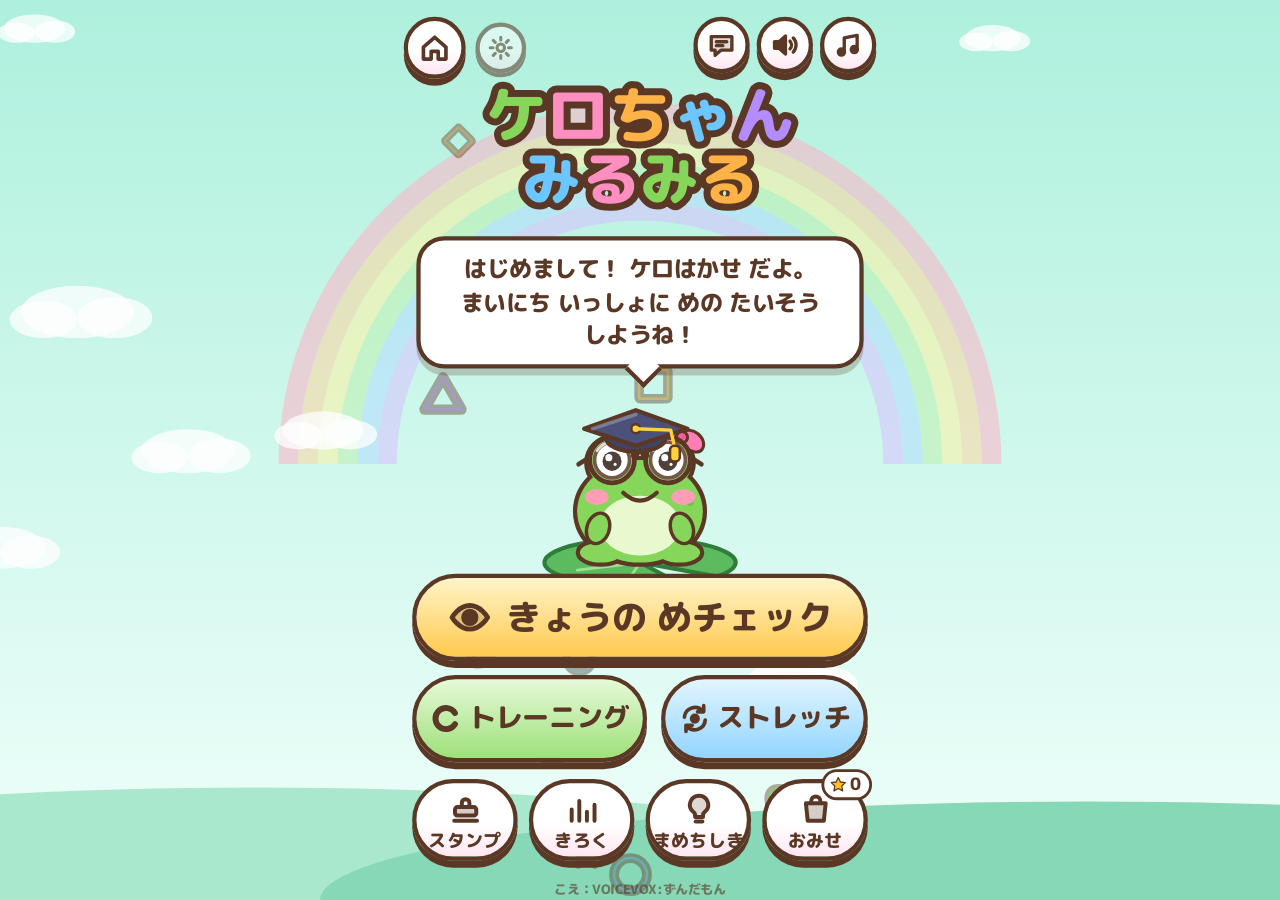
==== index.html @ 5f4ac03c "ケロちゃん みるみる: first release (17 eye trainings, daily eye check, PWA) An eye-training game for small ch" ====
<!doctype html>
<html lang="ja">
<head>
<meta charset="utf-8">
<meta name="viewport" content="width=device-width, initial-scale=1, maximum-scale=1, user-scalable=no, viewport-fit=cover">
<meta name="theme-color" content="#aef0dd">
<meta name="mobile-web-app-capable" content="yes">
<title>ケロちゃん みるみる</title>
<meta name="description" content="ケロはかせと いっしょに まいにち めの たいそう！ みる ちからを きたえよう">
<link rel="manifest" href="manifest.webmanifest">
<link rel="icon" href="icons/icon-192.png">
<link rel="apple-touch-icon" href="icons/apple-touch-icon.png">
<link rel="preconnect" href="https://fonts.googleapis.com">
<link rel="preconnect" href="https://fonts.gstatic.com" crossorigin>
<link rel="stylesheet" href="https://fonts.googleapis.com/css2?family=M+PLUS+Rounded+1c:wght@500;800&family=Jua&display=swap">
<link rel="stylesheet" href="style.css">
</head>
<body>
<canvas id="game"></canvas>
<div id="stage">

  <section id="who" class="screen">
    <h2 class="who-title">だれが あそぶ？</h2>
    <div id="who-list" class="who-list"></div>
  </section>

  <section id="title" class="screen">
    <div class="top-left">
      <button id="btn-land" class="btn icon small" data-icon="home" aria-label="メニューに もどる"></button>
      <button id="btn-admin" class="btn icon small admin" data-icon="gear" aria-label="管理者メニュー"></button>
      <button id="btn-user" class="btn small user-chip" hidden></button>
    </div>
    <div class="top-row">
      <button id="btn-voice" class="btn icon small" aria-label="こえ"></button>
      <button id="btn-sfx" class="btn icon small" aria-label="こうかおん"></button>
      <button id="btn-music" class="btn icon small" aria-label="おんがく"></button>
    </div>
    <button id="btn-install" class="btn small install" hidden><span data-icon="install"></span>ホームに ついか</button>
    <h1 class="logo">
      <span class="l1"><b style="--d:0">ケ</b><b style="--d:1">ロ</b><b style="--d:2">ち</b><b style="--d:3">ゃ</b><b style="--d:4">ん</b></span>
      <span class="l2"><b style="--d:5">み</b><b style="--d:6">る</b><b style="--d:7">み</b><b style="--d:8">る</b></span>
    </h1>
    <div class="title-menu">
      <button id="btn-check" class="btn menu-big check"><span data-icon="eye"></span>きょうの めチェック<span id="check-done" class="done-mark" hidden>できた</span></button>
      <div class="menu-pair">
        <button id="btn-train" class="btn menu-big train"><span data-icon="target"></span>トレーニング</button>
        <button id="btn-stretch" class="btn menu-big stretch"><span data-icon="stretch"></span>ストレッチ</button>
      </div>
      <div class="menu-row">
        <button id="btn-stamps" class="btn menu-small"><span data-icon="stamp"></span>スタンプ</button>
        <button id="btn-records" class="btn menu-small"><span data-icon="chart"></span>きろく</button>
        <button id="btn-tips" class="btn menu-small"><span data-icon="bulb"></span>まめちしき</button>
        <button id="btn-shop" class="btn menu-small"><span data-icon="shop"></span>おみせ<span id="shop-badge" class="badge"></span></button>
      </div>
    </div>
    <div id="credit" class="credit"></div>
  </section>

  <section id="list" class="screen">
    <header class="bar"><button id="list-back" class="btn icon" data-icon="back" aria-label="もどる"></button><h2>トレーニング</h2><div id="list-stamps" class="wallet stamp-count"></div></header>
    <div id="list-body" class="scroll list-body"></div>
  </section>

  <section id="intro" class="screen">
    <header class="bar"><button id="intro-back" class="btn icon" data-icon="back" aria-label="もどる"></button><h2 id="intro-name"></h2></header>
    <div class="intro-card">
      <canvas id="intro-demo" class="intro-demo" width="440" height="280"></canvas>
      <p id="intro-help" class="intro-help"></p>
      <div id="intro-levels" class="levels"></div>
      <div id="intro-note" class="intro-note"></div>
      <button id="intro-start" class="btn big start-btn"><span data-icon="next"></span><span id="intro-start-label">はじめる</span></button>
      <button id="intro-endless" class="btn endless-btn" hidden><span data-icon="heart"></span><span id="intro-endless-label">きろくに ちょうせん</span></button>
    </div>
  </section>

  <section id="play" class="screen">
    <div class="hud">
      <button id="p-quit" class="btn icon small" data-icon="close" aria-label="やめる"></button>
      <div id="p-name" class="p-name"></div>
      <div id="p-dots" class="p-dots"></div>
    </div>
    <div id="ctrl" class="ctrl"></div>
  </section>

  <section id="result" class="screen">
    <div id="r-name" class="r-name"></div>
    <div class="r-card">
      <div id="r-title" class="r-title"></div>
      <div id="r-stars" class="clear-stars"><i></i><i></i><i></i></div>
      <div id="r-detail" class="r-detail"></div>
      <div id="r-badge" class="r-badge"></div>
      <div id="r-say" class="r-say"></div>
      <div class="panel-row">
        <button id="r-again" class="btn icon" data-icon="retry" aria-label="もういちど"></button>
        <button id="r-next" class="btn big"><span data-icon="next"></span><span id="r-next-label">つぎへ</span></button>
      </div>
    </div>
  </section>

  <section id="check" class="screen">
    <header class="bar"><button id="check-back" class="btn icon" data-icon="back" aria-label="もどる"></button><h2>きょうの めチェック</h2></header>
    <div id="check-card" class="check-card"></div>
  </section>

  <section id="stretch" class="screen">
    <header class="bar"><button id="stretch-back" class="btn icon" data-icon="back" aria-label="もどる"></button><h2>めの ストレッチ</h2></header>
    <div id="st-text" class="st-text"></div>
    <div id="st-dots" class="st-dots"></div>
    <button id="st-end" class="btn big st-end" hidden><span data-icon="next"></span>できた！</button>
  </section>

  <section id="tips" class="screen">
    <header class="bar"><button id="tips-back" class="btn icon" data-icon="back" aria-label="もどる"></button><h2>めの まめちしき</h2><div id="tips-count" class="wallet"></div></header>
    <div id="tips-body" class="scroll tips-body"></div>
  </section>

  <section id="stamps" class="screen">
    <header class="bar"><button id="stamps-back" class="btn icon" data-icon="back" aria-label="もどる"></button><h2>スタンプ</h2><div id="stamps-count" class="wallet stamp-count"></div></header>
    <div class="cal-card">
      <div class="cal-head">
        <button id="cal-prev" class="btn icon small" data-icon="back" aria-label="まえの つき"></button>
        <div id="cal-month" class="cal-month"></div>
        <button id="cal-next" class="btn icon small" data-icon="fwd" aria-label="つぎの つき"></button>
      </div>
      <div class="cal-week"><span>にち</span><span>げつ</span><span>か</span><span>すい</span><span>もく</span><span>きん</span><span>ど</span></div>
      <div id="cal-grid" class="cal-grid"></div>
    </div>
    <div id="stamps-next" class="stamps-next"></div>
  </section>

  <section id="records" class="screen">
    <header class="bar"><button id="records-back" class="btn icon" data-icon="back" aria-label="もどる"></button><h2>きろく</h2></header>
    <div id="records-body" class="scroll records-body"></div>
  </section>

  <section id="shop" class="screen">
    <header class="bar"><button id="shop-back" class="btn icon" data-icon="back" aria-label="もどる"></button><h2>おみせ</h2><div id="shop-wallet" class="wallet"></div></header>
    <p id="shop-note" class="shop-note">★を つかって おともだちを ふやそう！</p>
    <div id="shop-grid" class="shop-grid"></div>
  </section>

  <div id="tip" class="tip"></div>

  <div id="pause" class="panel">
    <div class="panel-card">
      <div class="clear-title small-title">ちょっと おやすみ</div>
      <div class="panel-col">
        <button id="pause-go" class="btn big"><span data-icon="next"></span>つづける</button>
        <button id="pause-quit" class="btn">やめる</button>
      </div>
    </div>
  </div>

  <div id="overlay" class="panel">
    <div class="panel-card ov-card">
      <canvas id="ov-canvas" class="ov-canvas" width="520" height="300"></canvas>
      <div id="ov-title" class="ov-title"></div>
      <div id="ov-text" class="ov-text"></div>
      <button id="ov-ok" class="btn big"><span id="ov-ok-label">やったね！</span></button>
    </div>
  </div>

  <div id="nudge" class="panel">
    <div class="panel-card">
      <canvas id="nudge-canvas" class="nudge-canvas" width="300" height="220"></canvas>
      <div class="ov-text">きょうは たくさん がんばったね！<br>めを やすめて、つづきは また あした！</div>
      <div class="panel-row">
        <button id="nudge-more" class="btn">もうすこし</button>
        <button id="nudge-end" class="btn big">おしまい</button>
      </div>
    </div>
  </div>

  <div id="buy" class="panel">
    <div class="panel-card buy-card">
      <canvas id="buy-canvas" class="buy-canvas" width="240" height="240"></canvas>
      <div id="buy-text" class="buy-text"></div>
      <div class="panel-row">
        <button id="buy-no" class="btn">やめる</button>
        <button id="buy-yes" class="btn big">かう</button>
      </div>
    </div>
  </div>

  <div id="graph" class="panel">
    <div class="panel-card graph-card">
      <div id="graph-title" class="parent-title"></div>
      <div id="graph-levels" class="graph-levels"></div>
      <canvas id="graph-canvas" class="graph-canvas" width="560" height="380"></canvas>
      <div id="graph-note" class="graph-note"></div>
      <button id="graph-close" class="btn wide">とじる</button>
    </div>
  </div>

  <div id="pass" class="panel">
    <div id="pass-card" class="panel-card pass-card">
      <div class="parent-title">管理者パスワード</div>
      <div id="pass-dots" class="pass-dots"></div>
      <div class="keypad">
        <button class="key" data-k="1">1</button><button class="key" data-k="2">2</button><button class="key" data-k="3">3</button>
        <button class="key" data-k="4">4</button><button class="key" data-k="5">5</button><button class="key" data-k="6">6</button>
        <button class="key" data-k="7">7</button><button class="key" data-k="8">8</button><button class="key" data-k="9">9</button>
        <button class="key small" data-k="del">けす</button><button class="key" data-k="0">0</button><button class="key ok" data-k="ok">OK</button>
      </div>
      <button id="pass-close" class="btn wide">閉じる</button>
    </div>
  </div>

  <div id="parent" class="panel">
    <div class="panel-card parent-card">
      <div class="parent-title">管理者メニュー</div>
      <div id="p-info" class="parent-info"></div>
      <button id="p-users" class="btn wide">ユーザー（かぞくモード）</button>
      <button id="p-all" class="btn wide"></button>
      <button id="p-stop" class="btn wide"></button>
      <button id="p-reset" class="btn wide"></button>
      <div id="p-voice" class="parent-info small"></div>
      <button id="p-close" class="btn wide">閉じる</button>
    </div>
  </div>

  <div id="users" class="panel">
    <div class="panel-card parent-card">
      <div class="parent-title">ユーザー</div>
      <div id="users-list" class="users-list"></div>
      <button id="users-add" class="btn wide"><span data-icon="plus"></span>ユーザーを ふやす</button>
      <button id="users-close" class="btn wide">閉じる</button>
    </div>
  </div>

  <div id="uedit" class="panel">
    <div class="panel-card parent-card">
      <div class="parent-title">ユーザーの せってい</div>
      <label class="field"><span>なまえ</span><input id="ue-name" type="text" maxlength="10" autocomplete="off" placeholder="れい：はなこ"></label>
      <div class="seg" id="ue-type"><button data-v="kid">こども</button><button data-v="adult">おとな</button></div>
      <div class="swatches" id="ue-color"></div>
      <div class="panel-row">
        <button id="ue-del" class="btn">けす</button>
        <button id="ue-ok" class="btn big">OK</button>
      </div>
    </div>
  </div>
</div>
<script src="js/lang.js"></script>
<script src="js/lang-text.js"></script>
<script src="js/draw.js"></script>
<script src="js/data.js"></script>
<script src="js/core.js"></script>
<script src="js/art.js"></script>
<script src="js/pics.js"></script>
<script src="js/sound.js"></script>
<script src="js/voice-clips.js"></script>
<script src="js/voice.js"></script>
<script src="js/trainings.js"></script>
<script src="js/tr/shuffle.js"></script>
<script src="js/tr/rushcount.js"></script>
<script src="js/tr/flashnum.js"></script>
<script src="js/tr/flashmark.js"></script>
<script src="js/tr/triplec.js"></script>
<script src="js/tr/countc.js"></script>
<script src="js/tr/peric.js"></script>
<script src="js/tr/updownc.js"></script>
<script src="js/tr/quicktouch.js"></script>
<script src="js/tr/numtouch.js"></script>
<script src="js/tr/baseball.js"></script>
<script src="js/tr/boxing.js"></script>
<script src="js/tr/pingpong.js"></script>
<script src="js/tr/basket.js"></script>
<script src="js/tr/volley.js"></script>
<script src="js/tr/soccer.js"></script>
<script src="js/tr/football.js"></script>
<script src="js/app.js"></script>
</body>
</html>
---- style.css ----
:root {
  --ink: #5a3825;
  --cream: #fffaf2;
  --gold: #ffc21a;
  --font: 'M PLUS Rounded 1c', 'Jua', 'Hiragino Maru Gothic ProN', 'BIZ UDPGothic', 'Noto Sans JP', sans-serif;
}

* { box-sizing: border-box; -webkit-tap-highlight-color: transparent; -webkit-user-select: none; user-select: none; -webkit-touch-callout: none; }
html, body { margin: 0; height: 100%; overflow: hidden; background: #aef0dd; overscroll-behavior: none; }
body { font-family: var(--font); color: var(--ink); touch-action: none; word-break: keep-all; overflow-wrap: anywhere; }

#game { position: fixed; left: 0; top: 0; width: 100%; height: 100%; display: block; touch-action: none; }
#stage { position: fixed; left: 0; top: 0; width: 360px; height: 640px; transform-origin: 0 0; pointer-events: none; }
.screen { position: absolute; inset: 0; display: none; }
.screen.on { display: block; }
button, input { pointer-events: auto; }
[hidden] { display: none !important; }
input { -webkit-user-select: text; user-select: text; touch-action: auto; }

/* ---------- buttons ---------- */
.btn {
  font: 800 18px/1 var(--font); color: var(--ink);
  border: 3px solid var(--ink); border-radius: 999px;
  background: linear-gradient(#ffffff 55%, #ffe6f1);
  box-shadow: 0 5px 0 var(--ink);
  display: inline-flex; align-items: center; justify-content: center; gap: 6px;
  padding: 0 16px; height: 50px; cursor: pointer; white-space: nowrap; position: relative;
  transition: transform .06s ease-out, box-shadow .06s ease-out;
}
.btn:active { transform: translateY(4px); box-shadow: 0 1px 0 var(--ink); }
.btn svg { width: 28px; height: 28px; display: block; }
.btn span[data-icon] { display: inline-flex; }
.btn.icon { width: 52px; height: 52px; padding: 0; }
.btn.small { height: 40px; font-size: 14px; padding: 0 12px; }
.btn.small svg { width: 20px; height: 20px; }
.btn.icon.small { width: 44px; height: 44px; padding: 0; }
.btn.icon.small svg { width: 24px; height: 24px; }
.btn.big {
  height: 66px; padding: 0 28px; font-size: 27px; color: #fff;
  background: linear-gradient(#ffbddb, #ff78b0);
  text-shadow: 0 2px 0 rgba(90, 56, 37, .45);
}
.btn.big svg { width: 28px; height: 28px; filter: drop-shadow(0 2px 0 rgba(90, 56, 37, .45)); }
.btn.off { opacity: .55; }
.btn.active { background: linear-gradient(#fff6b8, #ffd84d); }
.btn.glow { animation: glow 1.1s ease-in-out infinite; }
.btn.wide { width: 100%; font-size: 17px; white-space: normal; line-height: 1.15; }

/* ---------- title ---------- */
#title .top-row { position: absolute; right: 12px; top: 12px; display: flex; gap: 5px; }
#title .top-row .btn.icon.small { width: 40px; height: 40px; }
#title .top-row .btn.icon.small svg { width: 22px; height: 22px; }
#title .top-left { position: absolute; left: 12px; top: 12px; display: flex; gap: 7px; align-items: center; }
.install { position: absolute; right: 12px; top: 64px; }
.admin { opacity: .55; box-shadow: 0 3px 0 var(--ink); width: 36px !important; height: 36px !important; }
.admin svg { width: 20px !important; height: 20px !important; }
.user-chip { max-width: 106px; overflow: hidden; text-overflow: ellipsis; gap: 4px; padding: 0 8px 0 6px; font-size: 14px; }
.user-chip.single { padding: 0 9px; }
.user-chip.single i { display: none; }
.user-chip i { width: 18px; height: 18px; border-radius: 50%; border: 2.5px solid var(--ink); flex: none; }
.logo { position: absolute; left: 0; right: 0; top: 60px; margin: 0; text-align: center; font-weight: 800; line-height: 1.02; pointer-events: none; }
.logo span { display: block; }
.logo b {
  display: inline-block; font-size: 44px; font-weight: 800; color: #fff;
  -webkit-text-stroke: 10px var(--ink); paint-order: stroke fill;
  animation: hop 2.6s ease-in-out infinite; animation-delay: calc(var(--d) * .12s);
}
.logo .l2 b { font-size: 42px; }
.logo .l2 i { display: inline-block; width: 8px; }
.logo b.gap { width: 8px; }
.logo.latin .l2 b { font-size: 38px; }
.title-menu { position: absolute; left: 18px; right: 18px; top: 408px; display: flex; flex-direction: column; gap: 10px; }
.menu-big { width: 100%; height: 62px; font-size: 25px; gap: 10px; white-space: normal; line-height: 1.1; }
.menu-big svg { width: 32px; height: 32px; }
.menu-big.check { background: linear-gradient(#fff4c9, #ffc94d); }
.menu-big.train { background: linear-gradient(#e6fad8, #9ee07a); }
.menu-big.stretch { background: linear-gradient(#e2f5ff, #92d5ff); }
.lang-vi .menu-big.check, .lang-en .menu-big.check { font-size: 21px; }
.lang-vi .menu-small, .lang-en .menu-small { font-size: 12px; }
.lang-vi .menu-small svg, .lang-en .menu-small svg { width: 22px; height: 22px; }
.menu-pair { display: flex; gap: 10px; }
.menu-pair .menu-big { flex: 1; min-width: 0; padding: 0 6px; gap: 4px; font-size: 19px; white-space: normal; line-height: 1.05; }
.menu-pair .menu-big.train { flex: 1.15; }
.menu-pair .menu-big svg { width: 24px; height: 24px; flex: none; }
.done-mark {
  position: absolute; right: -8px; top: -16px; width: 44px; height: 44px; border-radius: 50%;
  display: flex; align-items: center; justify-content: center; transform: rotate(-12deg);
  font-size: 13px; color: #e5484d; border: 3px solid #e5484d; background: rgba(255, 255, 255, .85);
}
.menu-row { display: flex; gap: 8px; margin-top: 2px; }
.menu-small { flex: 1; min-width: 0; height: 58px; padding: 0 2px; flex-direction: column; gap: 3px; font-size: 13px; white-space: normal; line-height: 1.05; text-align: center; }
.menu-small svg { width: 26px; height: 26px; }
.badge {
  position: absolute; right: -6px; top: -10px; display: inline-flex; align-items: center; gap: 1px; padding: 2px 6px 2px 3px;
  background: #fff; border: 2px solid var(--ink); border-radius: 999px; font-size: 12px;
}
.badge svg { width: 14px !important; height: 14px !important; color: var(--gold); }
.badge svg path, .wallet svg path, .chara-btn svg path, .buy-text svg path, .mini-stars .got svg path, .clear-stars .got svg path { stroke: var(--ink); stroke-width: 1.6; }

.credit { position: absolute; left: 0; right: 0; bottom: 3px; text-align: center; font-size: 9px; line-height: 1; font-weight: 800; opacity: .6; pointer-events: none; }
.credit:empty { display: none; }

/* ---------- who plays ---------- */
.who-title {
  position: absolute; left: 0; right: 0; top: 96px; margin: 0; text-align: center; font-size: 32px; color: #fff;
  -webkit-text-stroke: 8px var(--ink); paint-order: stroke fill;
}
.who-list { position: absolute; left: 30px; right: 30px; top: 176px; display: flex; flex-direction: column; gap: 14px; }
.who-btn { height: 74px; font-size: 25px; justify-content: flex-start; gap: 14px; padding: 0 18px; }
.udot {
  width: 26px; height: 26px; border-radius: 50%; border: 3px solid var(--ink); flex: none;
  display: inline-flex; align-items: center; justify-content: center; color: #fff; font-size: 15px;
  -webkit-text-stroke: 3px var(--ink); paint-order: stroke fill;
}
.who-btn .udot { width: 46px; height: 46px; font-size: 24px; }
.who-btn small { font-size: 14px; margin-left: auto; opacity: .7; }

/* ---------- bars, lists ---------- */
.bar { position: absolute; left: 0; right: 0; top: 0; display: flex; align-items: center; gap: 10px; padding: 12px 14px 0; }
.bar h2 {
  margin: 0; font-size: 21px; font-weight: 800; white-space: nowrap; overflow: hidden; text-overflow: ellipsis;
  background: rgba(255, 255, 255, .88); border: 3px solid var(--ink); border-radius: 999px; padding: 9px 16px;
}
.wallet {
  margin-left: auto; display: flex; align-items: center; gap: 4px; flex: none;
  background: rgba(255, 255, 255, .92); border: 3px solid var(--ink); border-radius: 999px;
  padding: 6px 12px 6px 8px; font-size: 20px; font-weight: 800;
}
.wallet svg { width: 22px; height: 22px; color: var(--gold); }
.wallet img { width: 26px; height: 26px; display: block; }
.scroll { position: absolute; left: 0; right: 0; top: 76px; bottom: 0; overflow-y: auto; pointer-events: auto; touch-action: pan-y; scrollbar-width: none; }
.scroll::-webkit-scrollbar { display: none; }
.list-body { padding: 4px 14px 24px; }
.cat-head {
  display: inline-flex; align-items: center; gap: 6px; margin: 12px 0 8px; padding: 5px 14px; font-size: 16px; font-weight: 800;
  background: var(--c); border: 3px solid var(--ink); border-radius: 999px; color: var(--ink);
}
.tr-grid { display: grid; grid-template-columns: 1fr 1fr; gap: 10px; }
.tr-card {
  position: relative; height: 158px; padding: 8px 6px 10px; display: flex; flex-direction: column; align-items: center; gap: 2px;
  font-family: var(--font); color: var(--ink); cursor: pointer;
  background: linear-gradient(160deg, var(--c1), var(--c2));
  border: 3px solid var(--ink); border-radius: 22px; box-shadow: 0 5px 0 var(--ink);
}
.tr-card:active { transform: translateY(4px); box-shadow: 0 1px 0 var(--ink); }
.tr-card canvas.icon { width: 84px; height: 84px; }
.tr-name { font-size: 16px; font-weight: 800; line-height: 1.15; text-align: center; }
.tr-name.long { font-size: 14px; }
.tr-best { display: flex; align-items: center; gap: 2px; height: 26px; }
.tr-best canvas { width: 34px; height: 24px; }
.tr-card.locked { filter: grayscale(.7); opacity: .8; }
.tr-lock { position: absolute; left: 0; right: 0; top: 18px; display: flex; flex-direction: column; align-items: center; gap: 2px; font-size: 13px; font-weight: 800; }
.tr-lock svg { width: 34px; height: 34px; }
.tr-lock span { background: #fff; border: 2.5px solid var(--ink); border-radius: 999px; padding: 2px 8px; }
.tr-new {
  position: absolute; right: -4px; top: -8px; padding: 3px 8px; font-size: 12px; font-weight: 800; color: #fff;
  background: #ff6fa8; border: 2.5px solid var(--ink); border-radius: 999px; transform: rotate(6deg);
}
.tr-new.rec { background: #ffb13d; }
.mini-stars { display: flex; gap: 0; }
.mini-stars i svg { width: 18px; height: 18px; color: #eadfd3; display: block; }
.mini-stars i.got svg { color: var(--gold); }

/* ---------- training explanation ---------- */
.intro-card {
  position: absolute; left: 12px; right: 12px; top: 78px; bottom: 12px; padding: 12px 14px 16px;
  display: flex; flex-direction: column; align-items: center; gap: 9px;
  background: rgba(255, 253, 247, .94); border: 4px solid var(--ink); border-radius: 30px; box-shadow: 0 6px 0 rgba(90, 56, 37, .3);
}
.intro-demo { width: 220px; height: 140px; flex: 0 1 auto; min-height: 84px; object-fit: contain; }
.intro-help { margin: 0; font-size: 17px; font-weight: 800; line-height: 1.5; text-align: center; white-space: pre-line; }
.levels { display: flex; gap: 6px; width: 100%; margin-top: auto; }
.lv-btn {
  flex: 1; min-width: 0; height: 74px; padding: 4px 2px; cursor: pointer;
  display: flex; flex-direction: column; align-items: center; justify-content: center; gap: 1px;
  font: 800 14px/1.1 var(--font); color: var(--ink);
  background: #fff; border: 3px solid var(--ink); border-radius: 18px; box-shadow: 0 4px 0 var(--ink);
}
.levels.four .lv-btn { font-size: 12px; letter-spacing: -.5px; }
.lv-btn .dots { font-style: normal; font-size: 8px; letter-spacing: 1px; color: #ffb13d; }
.lv-btn canvas { width: 34px; height: 24px; }
.lv-btn.on { background: linear-gradient(#fff6b8, #ffd84d); }
.lv-btn:active { transform: translateY(3px); box-shadow: 0 1px 0 var(--ink); }
.lv-btn.locked { background: #e8dfd6; color: #9a8a7c; }
.lv-btn svg { width: 22px; height: 22px; }
.intro-note { font-size: 14px; font-weight: 800; min-height: 17px; color: #ff6fa8; }
.start-btn { width: 250px; flex: none; }
.endless-btn {
  width: 250px; height: 46px; flex: none; font-size: 17px; gap: 6px;
  background: linear-gradient(#fff 45%, #ffd9e3);
}
.endless-btn svg { width: 24px; height: 24px; color: #ff6f91; }

/* ---------- playing ---------- */
.hud { position: absolute; left: 0; right: 0; top: 0; height: 62px; }
#p-quit { position: absolute; left: 10px; top: 10px; }
.p-name {
  position: absolute; left: 64px; top: 12px; height: 40px; max-width: 204px; padding: 0 10px; display: flex; align-items: center;
  background: rgba(255, 255, 255, .88); border: 3px solid var(--ink); border-radius: 999px; font-size: 15px; font-weight: 800;
  white-space: nowrap; overflow: hidden;
}
.p-name .nm { overflow: hidden; text-overflow: ellipsis; }
.p-name small { flex: none; font-size: 11px; color: #fff; background: #ff8fc0; border: 2px solid var(--ink); border-radius: 999px; padding: 2px 6px; margin-left: 6px; }
.p-dots { position: absolute; right: 10px; top: 14px; height: 36px; display: flex; align-items: center; gap: 3px; padding: 0 8px; background: rgba(255, 255, 255, .8); border-radius: 999px; }
.p-dots:empty { display: none; }
.p-dots i { width: 11px; height: 11px; border-radius: 50%; border: 2.5px solid var(--ink); background: #fff; }
.p-dots i.on { background: #ffc21a; }
.p-dots b { font-size: 17px; padding: 0 2px; }
.ctrl { position: absolute; inset: 0; pointer-events: none; }
.ctrl > * { pointer-events: auto; }
.ctrl.wait > * { pointer-events: none; }
.ctrl.wait .kpad, .ctrl.wait .choices { opacity: .55; }

/* number pad for children: 0-5 / 6-10 */
.kpad { position: absolute; left: 8px; right: 8px; display: flex; flex-direction: column; gap: 8px; }
.krow { display: flex; justify-content: center; gap: 6px; }
.nkey {
  width: 52px; height: 64px; padding: 0; cursor: pointer; touch-action: manipulation;
  font: 800 31px/1 var(--font); color: var(--ink);
  border: 3px solid var(--ink); border-radius: 16px; background: linear-gradient(#fff 55%, #f1ece6); box-shadow: 0 4px 0 var(--ink);
}
.nkey.ten { font-size: 25px; }
.nkey.press, .nkey:active { transform: translateY(3px); box-shadow: 0 1px 0 var(--ink); }
/* number pad for grown-ups: phone layout */
.kpad.adult { display: grid; grid-template-columns: repeat(3, 1fr); gap: 7px; left: 36px; right: 36px; }
.kpad.adult .nkey { width: auto; height: 42px; font-size: 25px; border-radius: 13px; }
.kpad.adult .nkey.del { font-size: 16px; }
.kbuf {
  grid-column: 1 / -1; height: 30px; display: flex; align-items: center; justify-content: center;
  font: 800 24px/1 var(--font); letter-spacing: 3px; background: #fff; border: 3px solid var(--ink); border-radius: 12px;
}
.nkey.hint, .cho.hint, .bigb.hint { animation: hintglow .8s ease-in-out infinite; }
.nkey.shake, .cho.shake { animation: shake .25s 2; }

.choices { position: absolute; left: 12px; right: 12px; display: grid; gap: 10px; }
.cho {
  position: relative; padding: 0; cursor: pointer; touch-action: manipulation; overflow: hidden;
  font: 800 30px/1 var(--font); color: var(--ink);
  background: #fff; border: 3px solid var(--ink); border-radius: 20px; box-shadow: 0 5px 0 var(--ink);
}
.cho canvas { position: absolute; inset: 0; width: 100%; height: 100%; }
.cho.press, .cho:active { transform: translateY(4px); box-shadow: 0 1px 0 var(--ink); }
.cho.ok { background: #d9f7c8; }
.cho.ng { background: #ffdbe4; }
.cho.gone { visibility: hidden; }
.cho.dim { opacity: .45; }
.bigb {
  position: absolute; padding: 0; cursor: pointer; touch-action: manipulation;
  font: 800 24px/1 var(--font); color: #fff; text-shadow: 0 2px 0 rgba(90, 56, 37, .45);
  border: 3px solid var(--ink); border-radius: 26px; box-shadow: 0 6px 0 var(--ink);
  background: linear-gradient(#ffbddb, #ff78b0);
}
.bigb.press, .bigb:active { transform: translateY(5px); box-shadow: 0 1px 0 var(--ink); }

/* ---------- result ---------- */
.r-name {
  position: absolute; left: 0; right: 0; top: 14px; margin: 0 auto; width: max-content; max-width: 330px; padding: 7px 16px;
  font-size: 17px; font-weight: 800; background: rgba(255, 255, 255, .88); border: 3px solid var(--ink); border-radius: 999px;
}
.r-card {
  position: absolute; left: 16px; right: 16px; top: 300px; padding: 12px 14px 18px;
  display: flex; flex-direction: column; align-items: center;
  background: var(--cream); border: 4px solid var(--ink); border-radius: 30px; box-shadow: 0 8px 0 rgba(90, 56, 37, .35);
}
.r-title {
  font-size: 42px; font-weight: 800; color: #ff6fa8; white-space: nowrap; min-height: 50px;
  -webkit-text-stroke: 8px var(--ink); paint-order: stroke fill;
}
.r-title.long { font-size: 34px; }
.r-detail { font-size: 19px; font-weight: 800; margin: -4px 0 6px; text-align: center; line-height: 1.4; }
.r-badge {
  font-size: 16px; font-weight: 800; padding: 4px 14px; margin-bottom: 6px;
  background: #fff3a6; border: 3px solid var(--ink); border-radius: 999px; animation: pulse 1s ease-in-out infinite;
}
.r-badge:empty { display: none; }
.r-say { font-size: 15px; font-weight: 800; opacity: .8; margin: 0 0 12px; text-align: center; line-height: 1.4; }
.r-card .panel-row, .ck-row { gap: 12px; }
#r-next { height: 62px; font-size: 25px; padding: 0 22px; }
.r-hide { visibility: hidden; }

.clear-stars { display: flex; justify-content: center; gap: 4px; margin: 2px 0 10px; }
.clear-stars i svg { width: 56px; height: 56px; color: #eadfd3; display: block; }
.clear-stars i:nth-child(2) { transform: translateY(-8px); }
.clear-stars i.got svg { color: var(--gold); animation: starpop .5s ease-out; }

/* ---------- daily check ---------- */
.check-card {
  position: absolute; left: 14px; right: 14px; top: 80px; bottom: 14px; padding: 14px 14px 18px;
  display: flex; flex-direction: column; align-items: center; gap: 10px;
  background: rgba(255, 253, 247, .95); border: 4px solid var(--ink); border-radius: 30px; box-shadow: 0 6px 0 rgba(90, 56, 37, .3);
}
.check-card.result { top: 240px; gap: 8px; }
.ck-title { font-size: 25px; font-weight: 800; text-align: center; line-height: 1.3; }
.ck-text { font-size: 16px; font-weight: 800; text-align: center; line-height: 1.5; white-space: pre-line; margin: 0; }
.ck-tests { display: flex; flex-direction: column; gap: 6px; width: 100%; }
.ck-test {
  display: flex; align-items: center; gap: 8px; padding: 4px 10px; min-height: 56px;
  background: #fff; border: 3px solid var(--ink); border-radius: 18px; font-size: 17px; font-weight: 800; line-height: 1.15;
}
.ck-test canvas { width: 44px; height: 44px; flex: none; }
.ck-test .tag { flex: none; white-space: nowrap; font-size: 13px; padding: 3px 9px; border-radius: 999px; border: 2.5px solid var(--ink); background: var(--c); }
.ck-test.done { opacity: .55; }
.ck-test.now { background: #fff6c4; }
.ck-test .ok { margin-left: auto; color: #ff4f6a; font-size: 26px; }
.ck-bars { display: flex; flex-direction: column; gap: 4px; width: 100%; }
.ck-bar { display: flex; align-items: center; gap: 8px; font-size: 13px; font-weight: 800; }
.ck-bar span { width: 92px; flex: none; text-align: right; line-height: 1.1; }
.ck-bar .cells { display: flex; gap: 3px; flex: 1; }
.ck-bar .cells i { flex: 1; height: 16px; border: 2.5px solid var(--ink); border-radius: 6px; background: #fff; }
.ck-bar .cells i.on { background: var(--c); }
.ck-big { font-size: 25px; font-weight: 800; line-height: 1.2; text-align: center; white-space: nowrap; }
.ck-big b { font-size: 44px; color: #ff6fa8; -webkit-text-stroke: 8px var(--ink); paint-order: stroke fill; }
.ck-row { display: flex; justify-content: center; gap: 10px; margin-top: auto; }
.ck-row .btn.big { height: 60px; font-size: 22px; padding: 0 18px; }

/* ---------- stamps ---------- */
.stamp-count { font-size: 18px; }
.cal-card {
  position: absolute; left: 10px; right: 10px; top: 80px; padding: 10px 10px 12px;
  background: rgba(255, 253, 247, .95); border: 4px solid var(--ink); border-radius: 26px;
}
.cal-head { display: flex; align-items: center; justify-content: space-between; margin-bottom: 6px; }
.cal-month { font-size: 22px; font-weight: 800; }
.cal-week { display: grid; grid-template-columns: repeat(7, 1fr); font-size: 11px; font-weight: 800; text-align: center; opacity: .7; margin-bottom: 4px; }
.cal-week span:first-child { color: #e5484d; }
.cal-grid { display: grid; grid-template-columns: repeat(7, 1fr); gap: 4px; }
.cal-day { position: relative; height: 50px; border-radius: 11px; background: #fff; border: 2px solid rgba(90, 56, 37, .18); }
.cal-day.empty { background: transparent; border-color: transparent; }
.cal-day .n { position: absolute; left: 4px; top: 2px; font-size: 11px; font-weight: 800; opacity: .6; }
.cal-day img { position: absolute; left: 3px; right: 3px; top: 4px; width: calc(100% - 6px); height: 42px; object-fit: contain; }
.cal-day.today { border: 3px solid #ffb13d; background: #fff8dc; }
.cal-day.pop img { animation: stamppop .5s ease-out; }
.stamps-next {
  position: absolute; left: 14px; right: 14px; bottom: 16px; min-height: 76px; padding: 8px 14px; display: flex; align-items: center; gap: 10px;
  background: rgba(255, 255, 255, .9); border: 3px solid var(--ink); border-radius: 22px; font-size: 16px; font-weight: 800; line-height: 1.45;
}
.stamps-next canvas { width: 58px; height: 58px; flex: none; }
.stamps-next:empty { display: none; }

/* ---------- records ---------- */
.records-body { padding: 4px 14px 24px; }
.rec-card { background: rgba(255, 253, 247, .95); border: 3px solid var(--ink); border-radius: 22px; padding: 10px 12px; margin-bottom: 12px; }
.rec-card h3 { margin: 0 0 6px; font-size: 17px; }
.rec-card canvas.chart { width: 100%; height: 150px; display: block; }
.rec-row {
  width: 100%; display: flex; align-items: center; gap: 10px; padding: 8px 10px; margin-bottom: 8px; cursor: pointer; text-align: left;
  font-family: var(--font); color: var(--ink);
  background: linear-gradient(160deg, var(--c1), var(--c2)); border: 3px solid var(--ink); border-radius: 20px; box-shadow: 0 4px 0 var(--ink);
}
.rec-row:active { transform: translateY(3px); box-shadow: 0 1px 0 var(--ink); }
.rec-row canvas.icon { width: 50px; height: 50px; flex: none; }
.rec-row .rn { font-size: 16px; font-weight: 800; }
.rec-row .chips { display: flex; flex-wrap: wrap; gap: 4px; margin-top: 3px; }
.lv-chip { display: inline-flex; align-items: center; gap: 1px; padding: 1px 6px 1px 3px; font-size: 11px; font-weight: 800; background: rgba(255, 255, 255, .85); border: 2px solid var(--ink); border-radius: 999px; }
.lv-chip canvas { width: 28px; height: 20px; }
.rec-row.locked { opacity: .5; filter: grayscale(.6); }
.endless-list { display: flex; flex-direction: column; gap: 4px; }
.endless-row { display: flex; align-items: center; justify-content: space-between; padding: 4px 10px; font-size: 15px; font-weight: 800; background: #fff; border: 2px solid rgba(90, 56, 37, .25); border-radius: 12px; }
.endless-row b { font-size: 17px; color: #ff6f91; }
.graph-card { width: 330px; display: flex; flex-direction: column; gap: 8px; align-items: center; }
.graph-canvas { width: 290px; height: 197px; }
.graph-levels { display: flex; gap: 5px; }
.graph-levels button { height: 34px; padding: 0 10px; font: 800 13px/1 var(--font); color: var(--ink); background: #fff; border: 2.5px solid var(--ink); border-radius: 999px; }
.graph-levels button.on { background: linear-gradient(#fff6b8, #ffd84d); }
.graph-note { font-size: 14px; font-weight: 800; text-align: center; line-height: 1.4; min-height: 20px; }

/* ---------- eye stretch ---------- */
.st-text {
  position: absolute; left: 16px; right: 16px; top: 74px; min-height: 64px; padding: 10px 14px;
  display: flex; align-items: center; justify-content: center; text-align: center;
  font-size: 19px; font-weight: 800; line-height: 1.4; white-space: pre-line;
  background: rgba(255, 255, 255, .92); border: 3px solid var(--ink); border-radius: 22px;
}
.st-dots { position: absolute; left: 0; right: 0; top: 150px; display: flex; justify-content: center; gap: 5px; }
.st-dots i { width: 10px; height: 10px; border-radius: 50%; border: 2.5px solid var(--ink); background: #fff; }
.st-dots i.on { background: #6cc6ff; }
.st-end { position: absolute; left: 70px; right: 70px; top: 424px; }

/* ---------- eye facts ---------- */
#tips .bar h2 { font-size: 19px; }
#tips .wallet { font-size: 16px; padding: 6px 9px; }
.tips-body { padding: 4px 14px 24px; display: flex; flex-direction: column; gap: 8px; }
.tips-note { margin: 4px 0; padding: 8px 12px; font-size: 15px; font-weight: 800; line-height: 1.45; text-align: center; background: rgba(255, 255, 255, .8); border-radius: 16px; }
.tip-row {
  width: 100%; display: flex; align-items: flex-start; gap: 10px; padding: 9px 12px; cursor: pointer; text-align: left;
  font: 800 15px/1.45 var(--font); color: var(--ink);
  background: rgba(255, 253, 247, .95); border: 3px solid var(--ink); border-radius: 18px; box-shadow: 0 4px 0 var(--ink);
}
.tip-row:active { transform: translateY(3px); box-shadow: 0 1px 0 var(--ink); }
.tip-row b {
  flex: none; min-width: 32px; height: 32px; padding: 0 4px; border-radius: 999px; display: flex; align-items: center; justify-content: center;
  font-size: 15px; color: #fff; background: #ffb13d; border: 2.5px solid var(--ink);
}
.tip-row span { padding-top: 3px; }
.tip-row.locked { background: #eee6de; color: #a3958a; box-shadow: 0 4px 0 rgba(90, 56, 37, .45); }
.tip-row.locked b { background: #cfc4ba; }
#overlay.is-tip .ov-text { font-size: 16px; text-align: left; }

/* ---------- shop ---------- */
.shop-note {
  position: absolute; left: 16px; right: 16px; top: 76px; margin: 0; padding: 6px 10px;
  text-align: center; font-size: 16px; font-weight: 800;
  background: rgba(255, 255, 255, .75); border-radius: 999px; transition: background .2s;
}
.shop-note.flash { background: #fff6b8; animation: pulse .6s ease-in-out 2; }
.shop-grid { position: absolute; left: 14px; right: 14px; top: 122px; display: grid; grid-template-columns: 1fr 1fr; gap: 12px; }
.chara-card {
  display: flex; flex-direction: column; align-items: center; padding: 4px 6px 12px;
  background: rgba(255, 255, 255, .92); border: 3px solid var(--ink); border-radius: 22px; box-shadow: 0 5px 0 var(--ink);
  pointer-events: auto;
}
.chara-card.using { background: linear-gradient(#fffbd6, #ffe89a); }
.chara-canvas { width: 132px; height: 132px; }
.chara-name { font-size: 18px; font-weight: 800; margin: 0 0 8px; }
.chara-btn { height: 42px; font-size: 17px; padding: 0 14px; gap: 2px; }
.chara-btn svg { width: 20px; height: 20px; color: var(--gold); }
.chara-btn.buy { color: #fff; background: linear-gradient(#ffbddb, #ff78b0); text-shadow: 0 2px 0 rgba(90, 56, 37, .45); }
.chara-btn.short { color: #8b7a6c; background: #e8dfd6; text-shadow: none; }
.chara-btn.using { background: linear-gradient(#e2f9d3, #a9e38a); }
.buy-card { display: flex; flex-direction: column; align-items: center; }
.buy-canvas { width: 150px; height: 150px; }
.buy-text { font-size: 22px; font-weight: 800; line-height: 1.5; margin: 0 0 14px; }
.buy-text svg { width: 22px; height: 22px; color: var(--gold); vertical-align: -3px; }
#buy-yes { height: 60px; font-size: 26px; padding: 0 26px; }

/* ---------- panels ---------- */
.panel {
  position: absolute; inset: 0; display: none; align-items: flex-start; justify-content: center;
  padding-top: 120px; background: rgba(90, 56, 37, .18); pointer-events: auto;
}
.panel.on { display: flex; }
.panel-card {
  width: 306px; padding: 18px 16px 22px; background: var(--cream);
  border: 4px solid var(--ink); border-radius: 30px; box-shadow: 0 8px 0 rgba(90, 56, 37, .35);
  text-align: center; animation: popin .4s cubic-bezier(.2, 1.6, .4, 1);
}
.panel-row { display: flex; justify-content: center; align-items: center; gap: 10px; }
.panel-col { display: flex; flex-direction: column; align-items: center; gap: 14px; margin-top: 10px; }
.clear-title {
  font-size: 38px; font-weight: 800; color: #ff6fa8; white-space: nowrap;
  -webkit-text-stroke: 8px var(--ink); paint-order: stroke fill;
}
.small-title { font-size: 30px; color: #7fc4ff; }
.ov-card { display: flex; flex-direction: column; align-items: center; }
.ov-canvas { width: 260px; height: 150px; }
.ov-title { font-size: 27px; font-weight: 800; color: #ff6fa8; -webkit-text-stroke: 7px var(--ink); paint-order: stroke fill; line-height: 1.25; }
.ov-text { font-size: 17px; font-weight: 800; line-height: 1.5; margin: 4px 0 14px; }
.nudge-canvas { width: 150px; height: 110px; }
#nudge-end { height: 58px; font-size: 22px; padding: 0 20px; }
#nudge-more { height: 50px; font-size: 16px; padding: 0 14px; }
.parent-card { display: flex; flex-direction: column; gap: 12px; padding: 18px; max-height: 500px; }
.parent-title { font-size: 20px; font-weight: 800; }
.parent-info { font-size: 14px; font-weight: 800; opacity: .75; line-height: 1.5; }
.parent-info.small { font-size: 12px; text-align: left; }
.pass-card { width: 290px; }
.pass-dots { display: flex; justify-content: center; gap: 12px; margin: 10px 0 14px; }
.pass-dots i { width: 18px; height: 18px; border-radius: 50%; border: 3px solid var(--ink); background: #fff; }
.pass-dots i.on { background: var(--ink); }
.keypad { display: grid; grid-template-columns: repeat(3, 1fr); gap: 10px; margin-bottom: 14px; }
.key {
  height: 54px; font: 800 26px/1 var(--font); color: var(--ink); cursor: pointer;
  border: 3px solid var(--ink); border-radius: 16px; background: linear-gradient(#fff 55%, #f1ece6); box-shadow: 0 4px 0 var(--ink);
}
.key:active { transform: translateY(3px); box-shadow: 0 1px 0 var(--ink); }
.key.small { font-size: 17px; }
.key.ok { background: linear-gradient(#e2f9d3, #a9e38a); }
#users .panel-card { width: 340px; }
#users .urow { gap: 6px; }
.users-list { display: flex; flex-direction: column; gap: 8px; overflow-y: auto; }
.urow { display: flex; align-items: center; gap: 8px; padding: 6px 8px 6px 10px; background: #fff; border: 3px solid var(--ink); border-radius: 16px; font-size: 17px; font-weight: 800; }
.urow .uname { flex: 1; text-align: left; overflow: hidden; text-overflow: ellipsis; white-space: nowrap; }
.urow .utype { flex: none; font-size: 11px; padding: 2px 6px; border: 2px solid var(--ink); border-radius: 999px; }
.urow .btn { flex: none; height: 34px; font-size: 13px; padding: 0 8px; box-shadow: 0 3px 0 var(--ink); }
.urow.cur { background: #fff8dc; }
.field { display: flex; flex-direction: column; gap: 4px; text-align: left; font-size: 14px; font-weight: 800; }
.field input { font: 800 20px var(--font); color: var(--ink); padding: 8px 12px; border: 3px solid var(--ink); border-radius: 14px; background: #fff; width: 100%; }
.seg { display: flex; gap: 6px; }
.seg button { flex: 1; height: 44px; font: 800 17px/1 var(--font); color: var(--ink); background: #fff; border: 3px solid var(--ink); border-radius: 14px; cursor: pointer; }
.seg button.on { background: linear-gradient(#fff6b8, #ffd84d); }
.swatches { display: flex; gap: 8px; justify-content: center; }
.swatches button { width: 34px; height: 34px; border-radius: 50%; border: 3px solid var(--ink); cursor: pointer; padding: 0; }
.swatches button.on { outline: 3px solid #ff6fa8; outline-offset: 2px; }

/* ---------- speech bubble ---------- */
.tip {
  position: absolute; padding: 9px 14px;
  background: #fff; border: 3px solid var(--ink); border-radius: 20px; box-shadow: 0 5px 0 rgba(90, 56, 37, .25);
  font-size: 16px; font-weight: 800; text-align: center; line-height: 1.45; white-space: pre-line;
  pointer-events: auto; opacity: 0; visibility: hidden; transform: scale(.9);
  transition: opacity .25s, transform .25s, visibility .25s;
}
.tip.on { opacity: 1; visibility: visible; transform: none; }
.tip::after {
  content: ''; position: absolute; left: calc(var(--tail, 50%) - 10px); bottom: -13px;
  width: 16px; height: 16px; background: #fff; border: 3px solid var(--ink); border-top: 0; border-left: 0;
  transform: rotate(45deg);
}
.tip.below::after { bottom: auto; top: -13px; transform: rotate(-135deg); }
.tip.free::after { display: none; }

/* ---------- animation ---------- */
@keyframes hop { 0%, 55%, 100% { transform: translateY(0); } 25% { transform: translateY(-8px) rotate(-5deg); } 40% { transform: translateY(1px); } }
@keyframes pulse { 0%, 100% { transform: scale(1); } 50% { transform: scale(1.06); } }
@keyframes glow { 0%, 100% { box-shadow: 0 5px 0 var(--ink), 0 0 0 0 rgba(255, 216, 77, .9); } 50% { box-shadow: 0 5px 0 var(--ink), 0 0 0 10px rgba(255, 216, 77, 0); } }
@keyframes hintglow { 0%, 100% { box-shadow: 0 4px 0 var(--ink), 0 0 0 0 rgba(255, 196, 40, .95); } 50% { box-shadow: 0 4px 0 var(--ink), 0 0 0 9px rgba(255, 196, 40, 0); } }
@keyframes starpop { 0% { transform: scale(.2) rotate(-40deg); } 60% { transform: scale(1.35) rotate(10deg); } 100% { transform: scale(1); } }
@keyframes stamppop { 0% { transform: scale(2.2); opacity: 0; } 60% { transform: scale(.9); opacity: 1; } 100% { transform: scale(1); } }
@keyframes popin { 0% { transform: scale(.6); opacity: 0; } 100% { transform: scale(1); opacity: 1; } }
@keyframes shake { 0%, 100% { transform: translateX(0); } 25% { transform: translateX(-6px); } 75% { transform: translateX(6px); } }
.shake { animation: shake .25s 2; }
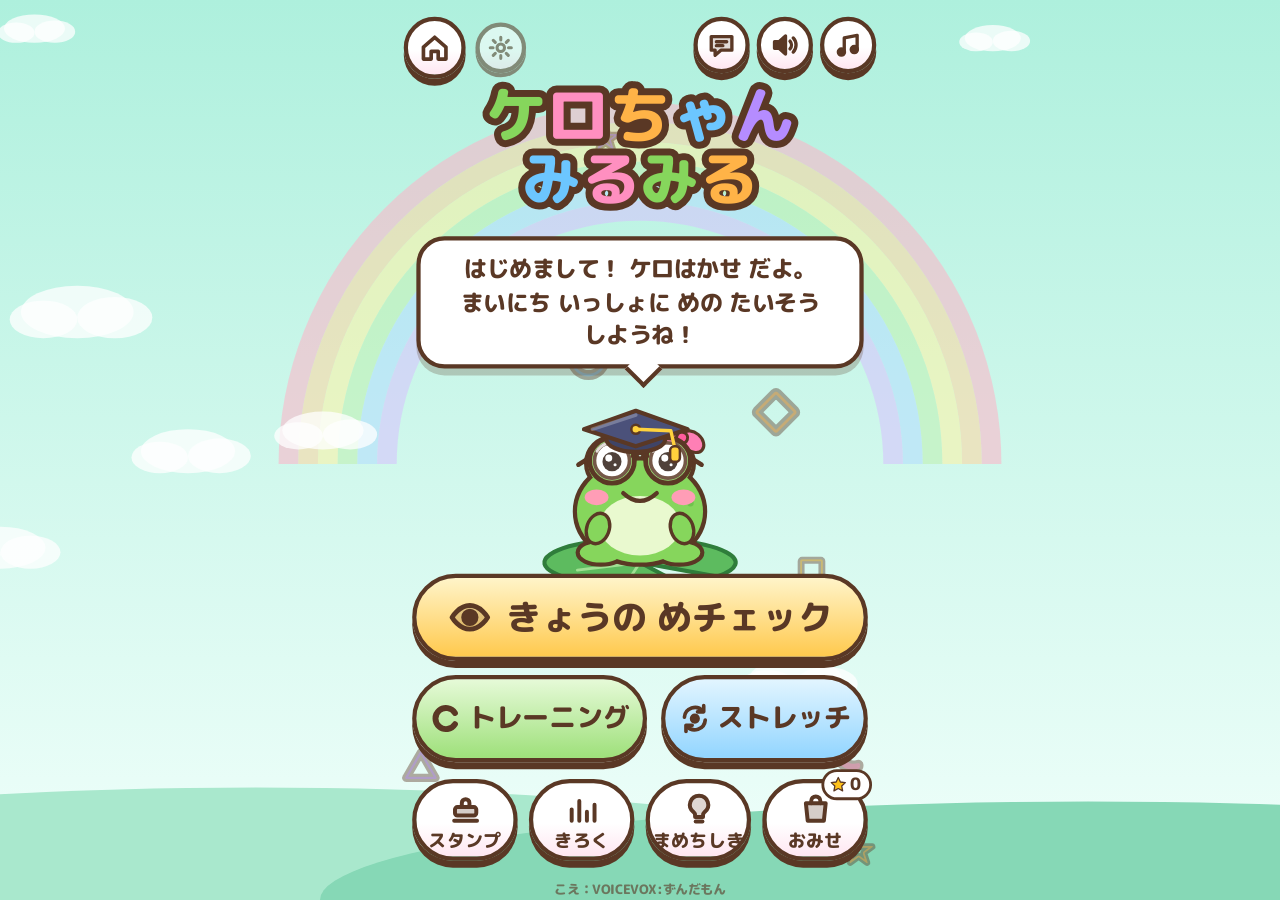
==== commit fb87a95f: "Practice is a button of its own, and no more ほんばん - The explanation screen and the check screen get " ====
--- a/index.html
+++ b/index.html
@@ -68,7 +68,7 @@
       <p id="intro-help" class="intro-help"></p>
       <div id="intro-levels" class="levels"></div>
       <div id="intro-note" class="intro-note"></div>
-      <button id="intro-start" class="btn big start-btn"><span data-icon="next"></span><span id="intro-start-label">はじめる</span></button>
+      <div class="start-row"><button id="intro-practice" class="btn practice-btn">れんしゅう</button><button id="intro-start" class="btn big start-btn"><span data-icon="next"></span><span id="intro-start-label">はじめる</span></button></div>
       <button id="intro-endless" class="btn endless-btn" hidden><span data-icon="heart"></span><span id="intro-endless-label">きろくに ちょうせん</span></button>
     </div>
   </section>
--- a/style.css
+++ b/style.css
@@ -176,7 +176,14 @@
   font: 800 14px/1.1 var(--font); color: var(--ink);
   background: #fff; border: 3px solid var(--ink); border-radius: 18px; box-shadow: 0 4px 0 var(--ink);
 }
-.levels.four .lv-btn { font-size: 12px; letter-spacing: -.5px; }
+/* grown-ups: the children's three levels, and the grown-ups' three below them */
+.levels.six { display: grid; grid-template-columns: repeat(3, 1fr); }
+.levels.six .lv-btn { height: 58px; font-size: 13px; letter-spacing: -.5px; }
+.levels.six .lv-btn canvas { width: 28px; height: 20px; }
+.lv-btn small { font-size: 10px; line-height: 1; letter-spacing: 0; opacity: .75; }
+.lv-btn.adult .dots { color: #b48cff; }
+.lv-btn .noanimal { height: 24px; }
+.levels.six .lv-btn .noanimal { height: 20px; }
 .lv-btn .dots { font-style: normal; font-size: 8px; letter-spacing: 1px; color: #ffb13d; }
 .lv-btn canvas { width: 34px; height: 24px; }
 .lv-btn.on { background: linear-gradient(#fff6b8, #ffd84d); }
@@ -184,7 +191,13 @@
 .lv-btn.locked { background: #e8dfd6; color: #9a8a7c; }
 .lv-btn svg { width: 22px; height: 22px; }
 .intro-note { font-size: 14px; font-weight: 800; min-height: 17px; color: #ff6fa8; }
+.intro-note.best { white-space: nowrap; overflow: hidden; text-overflow: ellipsis; max-width: 100%; }   /* (the best so far: one line, so it never pushes the buttons) */
 .start-btn { width: 250px; flex: none; }
+/* the start button with the practice button beside it (practice can be tried any time; it is never forced) */
+.start-row { display: flex; justify-content: center; gap: 8px; width: 100%; flex: none; }
+.start-row .start-btn { width: auto; flex: 1 1 auto; max-width: 250px; padding: 0 16px; }
+.practice-btn { height: 66px; padding: 0 14px; font-size: 17px; flex: none; }
+.ck-row .practice-btn { height: 60px; }
 .endless-btn {
   width: 250px; height: 46px; flex: none; font-size: 17px; gap: 6px;
   background: linear-gradient(#fff 45%, #ffd9e3);
@@ -359,7 +372,7 @@
 .endless-row b { font-size: 17px; color: #ff6f91; }
 .graph-card { width: 330px; display: flex; flex-direction: column; gap: 8px; align-items: center; }
 .graph-canvas { width: 290px; height: 197px; }
-.graph-levels { display: flex; gap: 5px; }
+.graph-levels { display: flex; flex-wrap: wrap; justify-content: center; gap: 5px; }
 .graph-levels button { height: 34px; padding: 0 10px; font: 800 13px/1 var(--font); color: var(--ink); background: #fff; border: 2.5px solid var(--ink); border-radius: 999px; }
 .graph-levels button.on { background: linear-gradient(#fff6b8, #ffd84d); }
 .graph-note { font-size: 14px; font-weight: 800; text-align: center; line-height: 1.4; min-height: 20px; }
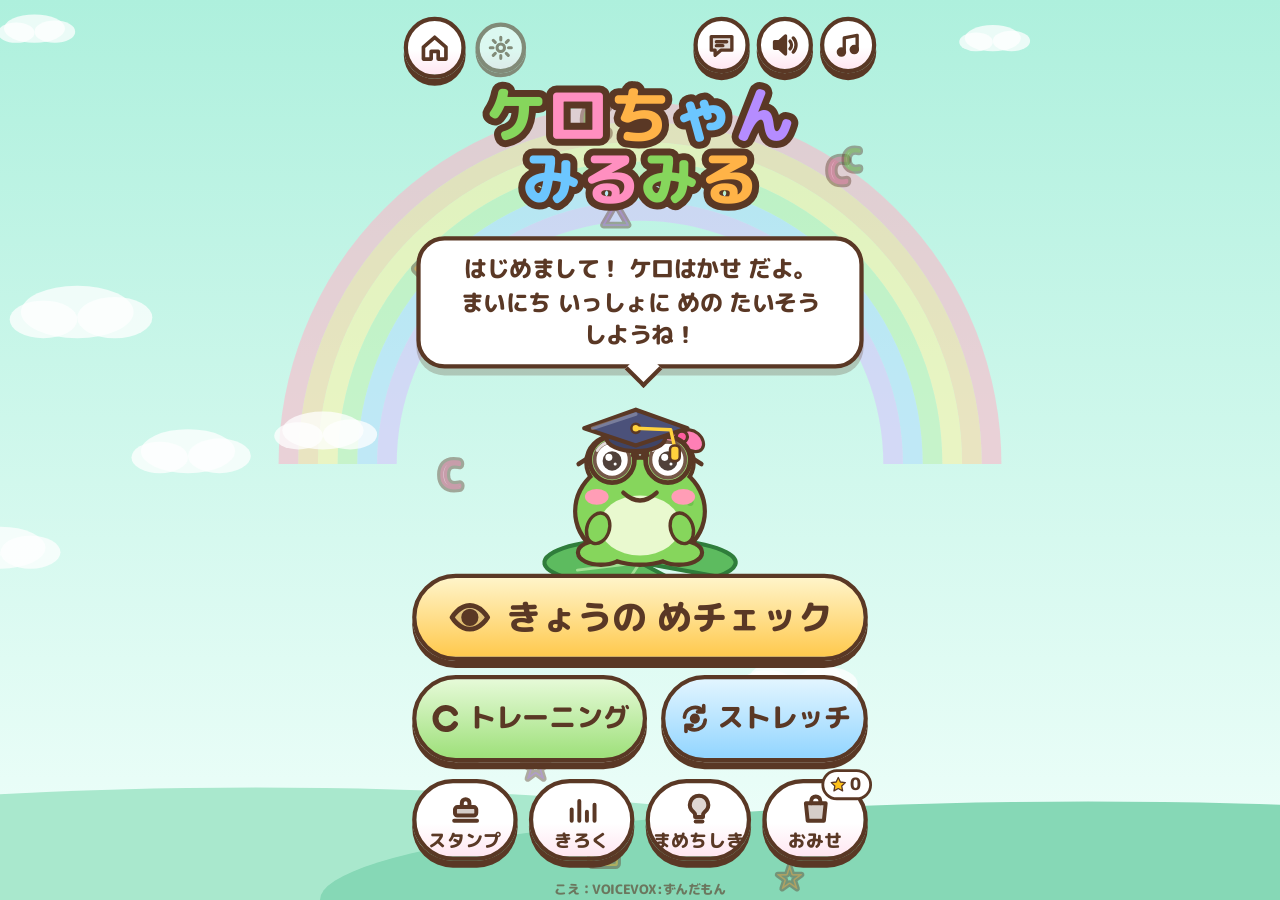
==== commit 566eaff1: "An eye stretch built on what has evidence - Look away from the screen at something far for 20 s (日本眼" ====
--- a/index.html
+++ b/index.html
@@ -104,8 +104,10 @@
 
   <section id="stretch" class="screen">
     <header class="bar"><button id="stretch-back" class="btn icon" data-icon="back" aria-label="もどる"></button><h2>めの ストレッチ</h2></header>
-    <div id="st-text" class="st-text"></div>
-    <div id="st-dots" class="st-dots"></div>
+    <div class="st-top">
+      <div id="st-text" class="st-text"></div>
+      <div id="st-dots" class="st-dots"></div>
+    </div>
     <button id="st-end" class="btn big st-end" hidden><span data-icon="next"></span>できた！</button>
   </section>
 
--- a/style.css
+++ b/style.css
@@ -378,13 +378,15 @@
 .graph-note { font-size: 14px; font-weight: 800; text-align: center; line-height: 1.4; min-height: 20px; }
 
 /* ---------- eye stretch ---------- */
+/* the instruction (1 to 3 lines) with the step dots right under it */
+.st-top { position: absolute; left: 16px; right: 16px; top: 74px; display: flex; flex-direction: column; align-items: center; gap: 7px; }
 .st-text {
-  position: absolute; left: 16px; right: 16px; top: 74px; min-height: 64px; padding: 10px 14px;
+  width: 100%; min-height: 58px; padding: 9px 14px;
   display: flex; align-items: center; justify-content: center; text-align: center;
-  font-size: 19px; font-weight: 800; line-height: 1.4; white-space: pre-line;
+  font-size: 18px; font-weight: 800; line-height: 1.38; white-space: pre-line;
   background: rgba(255, 255, 255, .92); border: 3px solid var(--ink); border-radius: 22px;
 }
-.st-dots { position: absolute; left: 0; right: 0; top: 150px; display: flex; justify-content: center; gap: 5px; }
+.st-dots { display: flex; justify-content: center; gap: 5px; }
 .st-dots i { width: 10px; height: 10px; border-radius: 50%; border: 2.5px solid var(--ink); background: #fff; }
 .st-dots i.on { background: #6cc6ff; }
 .st-end { position: absolute; left: 70px; right: 70px; top: 424px; }
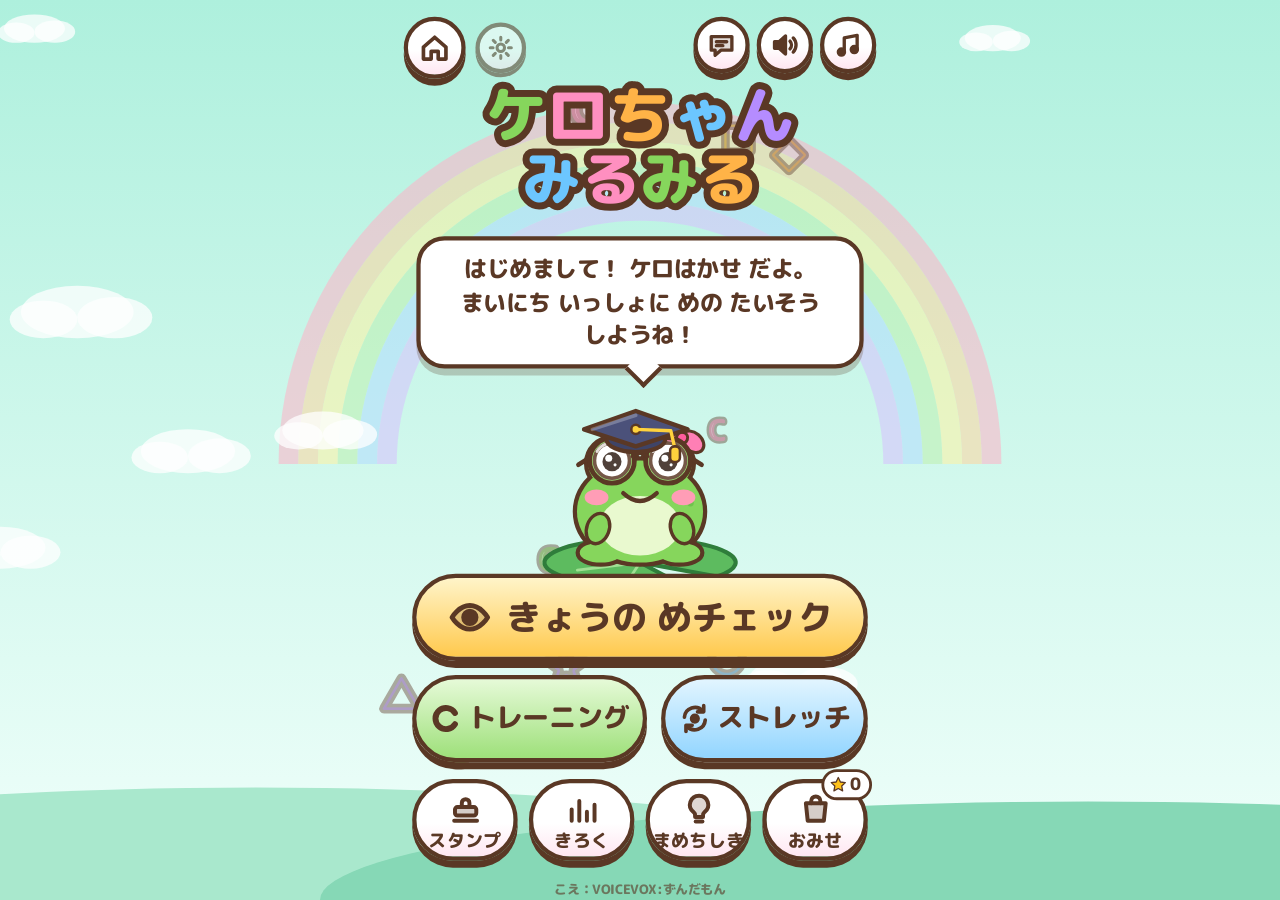
==== commit c1b50428: "Share players with Kero Land; show version to the menu - js/accounts.js (same in every app): the fam" ====
--- a/index.html
+++ b/index.html
@@ -224,6 +224,7 @@
   <div id="users" class="panel">
     <div class="panel-card parent-card">
       <div class="parent-title">ユーザー</div>
+      <div class="parent-info small">ケロちゃん ランドと ぜんぶの ゲームで おなじ ユーザーだよ</div>
       <div id="users-list" class="users-list"></div>
       <button id="users-add" class="btn wide"><span data-icon="plus"></span>ユーザーを ふやす</button>
       <button id="users-close" class="btn wide">閉じる</button>
@@ -245,6 +246,7 @@
 </div>
 <script src="js/lang.js"></script>
 <script src="js/lang-text.js"></script>
+<script src="js/accounts.js"></script>
 <script src="js/draw.js"></script>
 <script src="js/data.js"></script>
 <script src="js/core.js"></script>
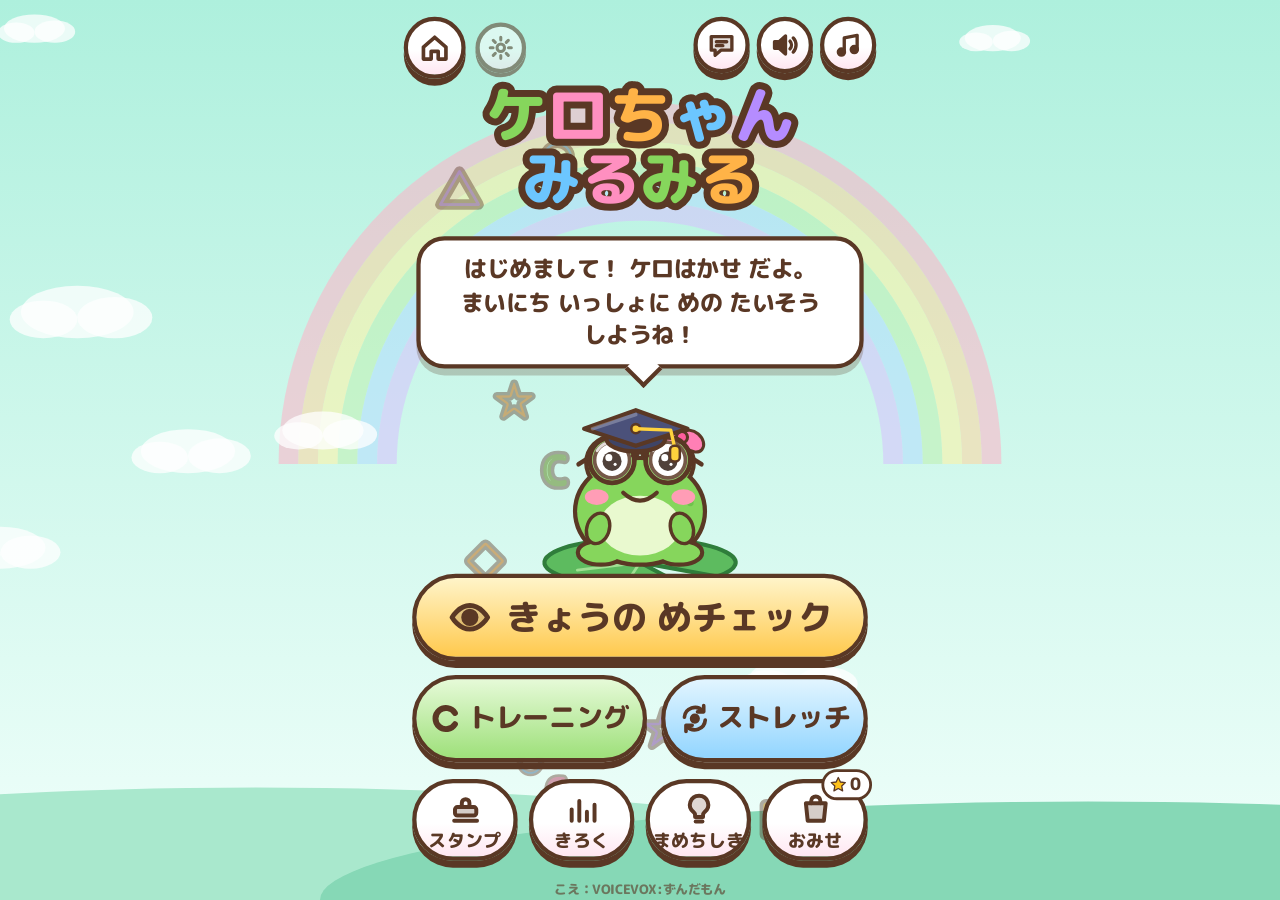
==== commit b0931c6e: "A sound button on every screen Every screen but the title (which keeps its own buttons) gets a speak" ====
--- a/index.html
+++ b/index.html
@@ -22,6 +22,7 @@
   <section id="who" class="screen">
     <h2 class="who-title">だれが あそぶ？</h2>
     <div id="who-list" class="who-list"></div>
+    <button class="btn icon small snd-btn snd-corner"></button>
   </section>
 
   <section id="title" class="screen">
@@ -57,12 +58,12 @@
   </section>
 
   <section id="list" class="screen">
-    <header class="bar"><button id="list-back" class="btn icon" data-icon="back" aria-label="もどる"></button><h2>トレーニング</h2><div id="list-stamps" class="wallet stamp-count"></div></header>
+    <header class="bar"><button id="list-back" class="btn icon" data-icon="back" aria-label="もどる"></button><h2>トレーニング</h2><div id="list-stamps" class="wallet stamp-count"></div><button class="btn icon small snd-btn"></button></header>
     <div id="list-body" class="scroll list-body"></div>
   </section>
 
   <section id="intro" class="screen">
-    <header class="bar"><button id="intro-back" class="btn icon" data-icon="back" aria-label="もどる"></button><h2 id="intro-name"></h2></header>
+    <header class="bar"><button id="intro-back" class="btn icon" data-icon="back" aria-label="もどる"></button><h2 id="intro-name"></h2><button class="btn icon small snd-btn"></button></header>
     <div class="intro-card">
       <canvas id="intro-demo" class="intro-demo" width="440" height="280"></canvas>
       <p id="intro-help" class="intro-help"></p>
@@ -78,12 +79,14 @@
       <button id="p-quit" class="btn icon small" data-icon="close" aria-label="やめる"></button>
       <div id="p-name" class="p-name"></div>
       <div id="p-dots" class="p-dots"></div>
+      <button class="btn icon small snd-btn"></button>
     </div>
     <div id="ctrl" class="ctrl"></div>
   </section>
 
   <section id="result" class="screen">
     <div id="r-name" class="r-name"></div>
+    <button class="btn icon small snd-btn snd-corner"></button>
     <div class="r-card">
       <div id="r-title" class="r-title"></div>
       <div id="r-stars" class="clear-stars"><i></i><i></i><i></i></div>
@@ -98,12 +101,12 @@
   </section>
 
   <section id="check" class="screen">
-    <header class="bar"><button id="check-back" class="btn icon" data-icon="back" aria-label="もどる"></button><h2>きょうの めチェック</h2></header>
+    <header class="bar"><button id="check-back" class="btn icon" data-icon="back" aria-label="もどる"></button><h2>きょうの めチェック</h2><button class="btn icon small snd-btn"></button></header>
     <div id="check-card" class="check-card"></div>
   </section>
 
   <section id="stretch" class="screen">
-    <header class="bar"><button id="stretch-back" class="btn icon" data-icon="back" aria-label="もどる"></button><h2>めの ストレッチ</h2></header>
+    <header class="bar"><button id="stretch-back" class="btn icon" data-icon="back" aria-label="もどる"></button><h2>めの ストレッチ</h2><button class="btn icon small snd-btn"></button></header>
     <div class="st-top">
       <div id="st-text" class="st-text"></div>
       <div id="st-dots" class="st-dots"></div>
@@ -112,12 +115,12 @@
   </section>
 
   <section id="tips" class="screen">
-    <header class="bar"><button id="tips-back" class="btn icon" data-icon="back" aria-label="もどる"></button><h2>めの まめちしき</h2><div id="tips-count" class="wallet"></div></header>
+    <header class="bar"><button id="tips-back" class="btn icon" data-icon="back" aria-label="もどる"></button><h2>めの まめちしき</h2><div id="tips-count" class="wallet"></div><button class="btn icon small snd-btn"></button></header>
     <div id="tips-body" class="scroll tips-body"></div>
   </section>
 
   <section id="stamps" class="screen">
-    <header class="bar"><button id="stamps-back" class="btn icon" data-icon="back" aria-label="もどる"></button><h2>スタンプ</h2><div id="stamps-count" class="wallet stamp-count"></div></header>
+    <header class="bar"><button id="stamps-back" class="btn icon" data-icon="back" aria-label="もどる"></button><h2>スタンプ</h2><div id="stamps-count" class="wallet stamp-count"></div><button class="btn icon small snd-btn"></button></header>
     <div class="cal-card">
       <div class="cal-head">
         <button id="cal-prev" class="btn icon small" data-icon="back" aria-label="まえの つき"></button>
@@ -131,12 +134,12 @@
   </section>
 
   <section id="records" class="screen">
-    <header class="bar"><button id="records-back" class="btn icon" data-icon="back" aria-label="もどる"></button><h2>きろく</h2></header>
+    <header class="bar"><button id="records-back" class="btn icon" data-icon="back" aria-label="もどる"></button><h2>きろく</h2><button class="btn icon small snd-btn"></button></header>
     <div id="records-body" class="scroll records-body"></div>
   </section>
 
   <section id="shop" class="screen">
-    <header class="bar"><button id="shop-back" class="btn icon" data-icon="back" aria-label="もどる"></button><h2>おみせ</h2><div id="shop-wallet" class="wallet"></div></header>
+    <header class="bar"><button id="shop-back" class="btn icon" data-icon="back" aria-label="もどる"></button><h2>おみせ</h2><div id="shop-wallet" class="wallet"></div><button class="btn icon small snd-btn"></button></header>
     <p id="shop-note" class="shop-note">★を つかって おともだちを ふやそう！</p>
     <div id="shop-grid" class="shop-grid"></div>
   </section>
@@ -255,6 +258,7 @@
 <script src="js/sound.js"></script>
 <script src="js/voice-clips.js"></script>
 <script src="js/voice.js"></script>
+<script src="js/sound-panel.js"></script>
 <script src="js/trainings.js"></script>
 <script src="js/tr/shuffle.js"></script>
 <script src="js/tr/rushcount.js"></script>
--- a/style.css
+++ b/style.css
@@ -118,8 +118,8 @@
 /* ---------- bars, lists ---------- */
 .bar { position: absolute; left: 0; right: 0; top: 0; display: flex; align-items: center; gap: 10px; padding: 12px 14px 0; }
 .bar h2 {
-  margin: 0; font-size: 21px; font-weight: 800; white-space: nowrap; overflow: hidden; text-overflow: ellipsis;
-  background: rgba(255, 255, 255, .88); border: 3px solid var(--ink); border-radius: 999px; padding: 9px 16px;
+  margin: 0; font-size: 21px; font-weight: 800; white-space: nowrap; overflow: hidden; text-overflow: ellipsis; line-height: 32px;
+  background: rgba(255, 255, 255, .88); border: 3px solid var(--ink); border-radius: 999px; padding: 9px .76em;   /* (a long title gets a smaller font: SoundPanel.fit) */
 }
 .wallet {
   margin-left: auto; display: flex; align-items: center; gap: 4px; flex: none;
@@ -208,13 +208,13 @@
 .hud { position: absolute; left: 0; right: 0; top: 0; height: 62px; }
 #p-quit { position: absolute; left: 10px; top: 10px; }
 .p-name {
-  position: absolute; left: 64px; top: 12px; height: 40px; max-width: 204px; padding: 0 10px; display: flex; align-items: center;
+  position: absolute; left: 64px; top: 12px; height: 40px; max-width: 146px; padding: 0 10px; display: flex; align-items: center;
   background: rgba(255, 255, 255, .88); border: 3px solid var(--ink); border-radius: 999px; font-size: 15px; font-weight: 800;
   white-space: nowrap; overflow: hidden;
 }
 .p-name .nm { overflow: hidden; text-overflow: ellipsis; }
 .p-name small { flex: none; font-size: 11px; color: #fff; background: #ff8fc0; border: 2px solid var(--ink); border-radius: 999px; padding: 2px 6px; margin-left: 6px; }
-.p-dots { position: absolute; right: 10px; top: 14px; height: 36px; display: flex; align-items: center; gap: 3px; padding: 0 8px; background: rgba(255, 255, 255, .8); border-radius: 999px; }
+.p-dots { position: absolute; right: 60px; top: 14px; height: 36px; display: flex; align-items: center; gap: 3px; padding: 0 8px; background: rgba(255, 255, 255, .8); border-radius: 999px; }
 .p-dots:empty { display: none; }
 .p-dots i { width: 11px; height: 11px; border-radius: 50%; border: 2.5px solid var(--ink); background: #fff; }
 .p-dots i.on { background: #ffc21a; }
@@ -267,8 +267,8 @@
 
 /* ---------- result ---------- */
 .r-name {
-  position: absolute; left: 0; right: 0; top: 14px; margin: 0 auto; width: max-content; max-width: 330px; padding: 7px 16px;
-  font-size: 17px; font-weight: 800; background: rgba(255, 255, 255, .88); border: 3px solid var(--ink); border-radius: 999px;
+  position: absolute; left: 0; right: 0; top: 14px; margin: 0 auto; width: max-content; max-width: 240px; padding: 7px 16px;
+  text-align: center; line-height: 1.25; font-size: 17px; font-weight: 800; background: rgba(255, 255, 255, .88); border: 3px solid var(--ink); border-radius: 22px;
 }
 .r-card {
   position: absolute; left: 16px; right: 16px; top: 300px; padding: 12px 14px 18px;
@@ -513,6 +513,41 @@
 .tip.below::after { bottom: auto; top: -13px; transform: rotate(-135deg); }
 .tip.free::after { display: none; }
 
+/* ---------- the 🔊 button on every screen but the title, and its sound window (js/sound-panel.js) ---------- */
+.bar .snd-btn { flex: none; margin-left: auto; }
+.bar .wallet + .snd-btn { margin-left: 0; }
+.snd-corner { position: absolute; right: 12px; top: 12px; }
+.snd-back { position: absolute; inset: 0; display: none; z-index: 20; background: rgba(90, 56, 37, .12); pointer-events: auto; }
+.snd-back.on { display: block; }
+.snd-card {
+  position: absolute; width: 280px; padding: 12px 12px 14px; display: flex; flex-direction: column; gap: 9px;
+  background: var(--cream); border: 4px solid var(--ink); border-radius: 26px; box-shadow: 0 6px 0 rgba(90, 56, 37, .35);
+  transform-origin: var(--tail, 50%) 0; animation: popin .3s cubic-bezier(.2, 1.6, .4, 1);
+}
+/* (its little tail points up at the 🔊 button) */
+.snd-card::before {
+  content: ''; position: absolute; left: calc(var(--tail, 50%) - 11px); top: -15px;
+  width: 17px; height: 17px; background: var(--cream); border: 4px solid var(--ink); border-top: 0; border-left: 0;
+  transform: rotate(-135deg);
+}
+.snd-row {
+  display: flex; align-items: center; gap: 9px; height: 56px; padding: 0 10px; cursor: pointer; pointer-events: auto;
+  font: 800 19px/1 var(--font); color: var(--ink); text-align: left;
+  background: #fff; border: 3px solid var(--ink); border-radius: 18px; box-shadow: 0 4px 0 var(--ink);
+}
+.snd-row:active { transform: translateY(3px); box-shadow: 0 1px 0 var(--ink); }
+.snd-ic { display: inline-flex; flex: none; }
+.snd-ic svg { width: 30px; height: 30px; display: block; }
+.snd-lb { flex: 1; min-width: 0; white-space: nowrap; overflow: hidden; text-overflow: ellipsis; }
+.snd-row.off .snd-ic, .snd-row.off .snd-lb { opacity: .5; }
+/* the switch: green with the knob on the right = on */
+.snd-sw { position: relative; flex: none; width: 54px; height: 30px; border: 3px solid var(--ink); border-radius: 999px; background: #86d65c; transition: background .15s; }
+.snd-sw b { position: absolute; left: 25px; top: 2px; width: 20px; height: 20px; border-radius: 50%; background: #fff; border: 2.5px solid var(--ink); transition: left .15s; }
+.snd-row.off .snd-sw { background: #ddd3c9; }
+.snd-row.off .snd-sw b { left: 2px; }
+.snd-close { align-self: center; height: 44px; margin-top: 3px; padding: 0 28px; font-size: 17px; }
+#play .snd-btn { position: absolute; right: 10px; top: 10px; }
+
 /* ---------- animation ---------- */
 @keyframes hop { 0%, 55%, 100% { transform: translateY(0); } 25% { transform: translateY(-8px) rotate(-5deg); } 40% { transform: translateY(1px); } }
 @keyframes pulse { 0%, 100% { transform: scale(1); } 50% { transform: scale(1.06); } }
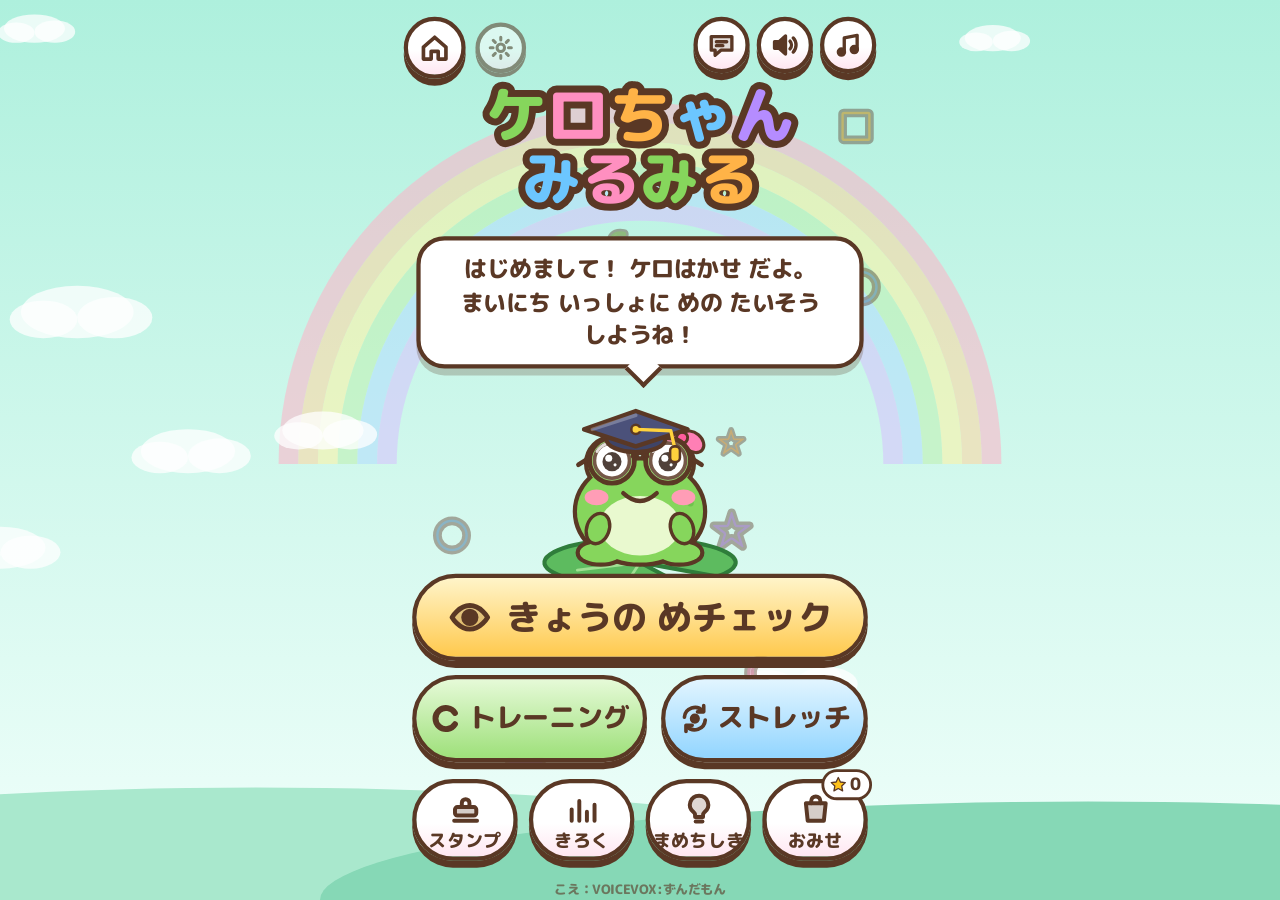
==== commit 24350989: "New training names, and a grown-up's own condition instead of an eye age - Trainings that carried th" ====
--- a/index.html
+++ b/index.html
@@ -70,7 +70,7 @@
       <div id="intro-levels" class="levels"></div>
       <div id="intro-note" class="intro-note"></div>
       <div class="start-row"><button id="intro-practice" class="btn practice-btn">れんしゅう</button><button id="intro-start" class="btn big start-btn"><span data-icon="next"></span><span id="intro-start-label">はじめる</span></button></div>
-      <button id="intro-endless" class="btn endless-btn" hidden><span data-icon="heart"></span><span id="intro-endless-label">きろくに ちょうせん</span></button>
+      <button id="intro-endless" class="btn endless-btn" hidden><span data-icon="heart"></span><span id="intro-endless-label">どこまで いけるかな？</span></button>
     </div>
   </section>
 
--- a/style.css
+++ b/style.css
@@ -176,20 +176,30 @@
   font: 800 14px/1.1 var(--font); color: var(--ink);
   background: #fff; border: 3px solid var(--ink); border-radius: 18px; box-shadow: 0 4px 0 var(--ink);
 }
-/* grown-ups: the children's three levels, and the grown-ups' three below them */
-.levels.six { display: grid; grid-template-columns: repeat(3, 1fr); }
-.levels.six .lv-btn { height: 58px; font-size: 13px; letter-spacing: -.5px; }
-.levels.six .lv-btn canvas { width: 28px; height: 20px; }
+/* four levels in a row (かんたん ふつう むずかしい おに); grown-ups: the children's four, and the grown-ups' four below them */
+.levels .lv-btn { font-size: 12.5px; letter-spacing: -.8px; white-space: nowrap; overflow: hidden; }
+.levels.eight { display: grid; grid-template-columns: repeat(4, 1fr); }
+.levels.eight .lv-btn { height: 58px; font-size: 12px; }
+.levels.eight .lv-btn canvas { width: 28px; height: 20px; }
 .lv-btn small { font-size: 10px; line-height: 1; letter-spacing: 0; opacity: .75; }
 .lv-btn.adult .dots { color: #b48cff; }
 .lv-btn .noanimal { height: 24px; }
-.levels.six .lv-btn .noanimal { height: 20px; }
+.levels.eight .lv-btn .noanimal { height: 20px; }
 .lv-btn .dots { font-style: normal; font-size: 8px; letter-spacing: 1px; color: #ffb13d; }
 .lv-btn canvas { width: 34px; height: 24px; }
 .lv-btn.on { background: linear-gradient(#fff6b8, #ffd84d); }
 .lv-btn:active { transform: translateY(3px); box-shadow: 0 1px 0 var(--ink); }
 .lv-btn.locked { background: #e8dfd6; color: #9a8a7c; }
 .lv-btn svg { width: 22px; height: 22px; }
+/* おに: red, with horns instead of the dots */
+.lv-btn.oni { background: #ffe1dd; color: #b8232f; }
+.lv-btn.oni.on { background: linear-gradient(#ff8f8f, #e5484d); color: #fff; }
+.lv-btn.oni.locked { background: #e8dfd6; color: #9a8a7c; }
+.lv-btn .horns { display: block; line-height: 0; color: #e5484d; }
+.lv-btn.oni.on .horns { color: #fff3b0; }
+.lv-btn.oni.locked .horns { color: #b9aa9c; }
+.lv-btn .horns svg { width: 18px; height: 14px; }
+.intro-card.oni { border-color: #b8232f; box-shadow: 0 6px 0 rgba(184, 35, 47, .35); background: rgba(255, 244, 242, .95); }
 .intro-note { font-size: 14px; font-weight: 800; min-height: 17px; color: #ff6fa8; }
 .intro-note.best { white-space: nowrap; overflow: hidden; text-overflow: ellipsis; max-width: 100%; }   /* (the best so far: one line, so it never pushes the buttons) */
 .start-btn { width: 250px; flex: none; }
@@ -214,6 +224,7 @@
 }
 .p-name .nm { overflow: hidden; text-overflow: ellipsis; }
 .p-name small { flex: none; font-size: 11px; color: #fff; background: #ff8fc0; border: 2px solid var(--ink); border-radius: 999px; padding: 2px 6px; margin-left: 6px; }
+.p-name small.oni { background: #e5484d; }
 .p-dots { position: absolute; right: 60px; top: 14px; height: 36px; display: flex; align-items: center; gap: 3px; padding: 0 8px; background: rgba(255, 255, 255, .8); border-radius: 999px; }
 .p-dots:empty { display: none; }
 .p-dots i { width: 11px; height: 11px; border-radius: 50%; border: 2.5px solid var(--ink); background: #fff; }
@@ -239,8 +250,13 @@
 .kpad.adult .nkey { width: auto; height: 42px; font-size: 25px; border-radius: 13px; }
 .kpad.adult .nkey.del { font-size: 16px; }
 .kbuf {
-  grid-column: 1 / -1; height: 30px; display: flex; align-items: center; justify-content: center;
+  grid-column: 1 / -1; height: 30px; display: flex; align-items: center; justify-content: center; position: relative;
   font: 800 24px/1 var(--font); letter-spacing: 3px; background: #fff; border: 3px solid var(--ink); border-radius: 12px;
+}
+/* which answer is typed now (ぱっと すうじ おに: うえ / した) */
+.kbuf small {
+  position: absolute; left: 6px; top: 50%; transform: translateY(-50%); padding: 3px 8px;
+  font: 800 14px/1 var(--font); letter-spacing: 0; color: var(--ink); background: #ffd23d; border: 2px solid var(--ink); border-radius: 9px;
 }
 .nkey.hint, .cho.hint, .bigb.hint { animation: hintglow .8s ease-in-out infinite; }
 .nkey.shake, .cho.shake { animation: shake .25s 2; }
@@ -323,6 +339,21 @@
 .ck-bar .cells i.on { background: var(--c); }
 .ck-big { font-size: 25px; font-weight: 800; line-height: 1.2; text-align: center; white-space: nowrap; }
 .ck-big b { font-size: 44px; color: #ff6fa8; -webkit-text-stroke: 8px var(--ink); paint-order: stroke fill; }
+/* a grown-up's result: the score, how it compares with their usual, and a small note under the buttons */
+.ck-big.adult b { font-size: 38px; }
+.ck-cond { display: flex; align-items: center; justify-content: center; gap: 6px; margin-top: 2px; font-size: 16px; font-weight: 800; white-space: nowrap; }
+.ck-cond span[data-icon] { display: inline-flex; width: 26px; height: 26px; flex: none; }
+.ck-cond span[data-icon] svg { width: 100%; height: 100%; }
+.ck-cond.up span[data-icon] { color: #ff9a1f; }
+.ck-cond.same span[data-icon] { color: #3a9ad9; }
+.ck-cond.down span[data-icon] { color: #7f8fa3; }
+.ck-cond.warmup span[data-icon] { color: #5bb03a; }
+/* (the grown-ups' card has a line more and longer tips: a little smaller so the buttons stay inside) */
+.check-card.result.adult { gap: 6px; }
+.check-card.result.adult .ck-bars { gap: 3px; }
+.check-card.result.adult .ck-bar .cells i { height: 12px; }
+.check-card.result.adult .ck-text { font-size: 15px; line-height: 1.4; }
+.ck-note { position: absolute; left: 0; right: 0; bottom: 2px; margin: 0; text-align: center; font-size: 10.5px; font-weight: 700; opacity: .7; }
 .ck-row { display: flex; justify-content: center; gap: 10px; margin-top: auto; }
 .ck-row .btn.big { height: 60px; font-size: 22px; padding: 0 18px; }
 
@@ -366,6 +397,7 @@
 .rec-row .chips { display: flex; flex-wrap: wrap; gap: 4px; margin-top: 3px; }
 .lv-chip { display: inline-flex; align-items: center; gap: 1px; padding: 1px 6px 1px 3px; font-size: 11px; font-weight: 800; background: rgba(255, 255, 255, .85); border: 2px solid var(--ink); border-radius: 999px; }
 .lv-chip canvas { width: 28px; height: 20px; }
+.lv-chip.oni { background: #ffe1dd; color: #b8232f; }
 .rec-row.locked { opacity: .5; filter: grayscale(.6); }
 .endless-list { display: flex; flex-direction: column; gap: 4px; }
 .endless-row { display: flex; align-items: center; justify-content: space-between; padding: 4px 10px; font-size: 15px; font-weight: 800; background: #fff; border: 2px solid rgba(90, 56, 37, .25); border-radius: 12px; }
@@ -375,6 +407,8 @@
 .graph-levels { display: flex; flex-wrap: wrap; justify-content: center; gap: 5px; }
 .graph-levels button { height: 34px; padding: 0 10px; font: 800 13px/1 var(--font); color: var(--ink); background: #fff; border: 2.5px solid var(--ink); border-radius: 999px; }
 .graph-levels button.on { background: linear-gradient(#fff6b8, #ffd84d); }
+.graph-levels button.oni { color: #b8232f; }
+.graph-levels button.oni.on { background: linear-gradient(#ff8f8f, #e5484d); color: #fff; }
 .graph-note { font-size: 14px; font-weight: 800; text-align: center; line-height: 1.4; min-height: 20px; }
 
 /* ---------- eye stretch ---------- */
@@ -410,6 +444,8 @@
 .tip-row.locked { background: #eee6de; color: #a3958a; box-shadow: 0 4px 0 rgba(90, 56, 37, .45); }
 .tip-row.locked b { background: #cfc4ba; }
 #overlay.is-tip .ov-text { font-size: 16px; text-align: left; }
+#overlay.is-oni .panel-card { background: #fff4f2; border-color: #b8232f; }
+#overlay.is-oni .ov-title { color: #c8323c; }
 
 /* ---------- shop ---------- */
 .shop-note {
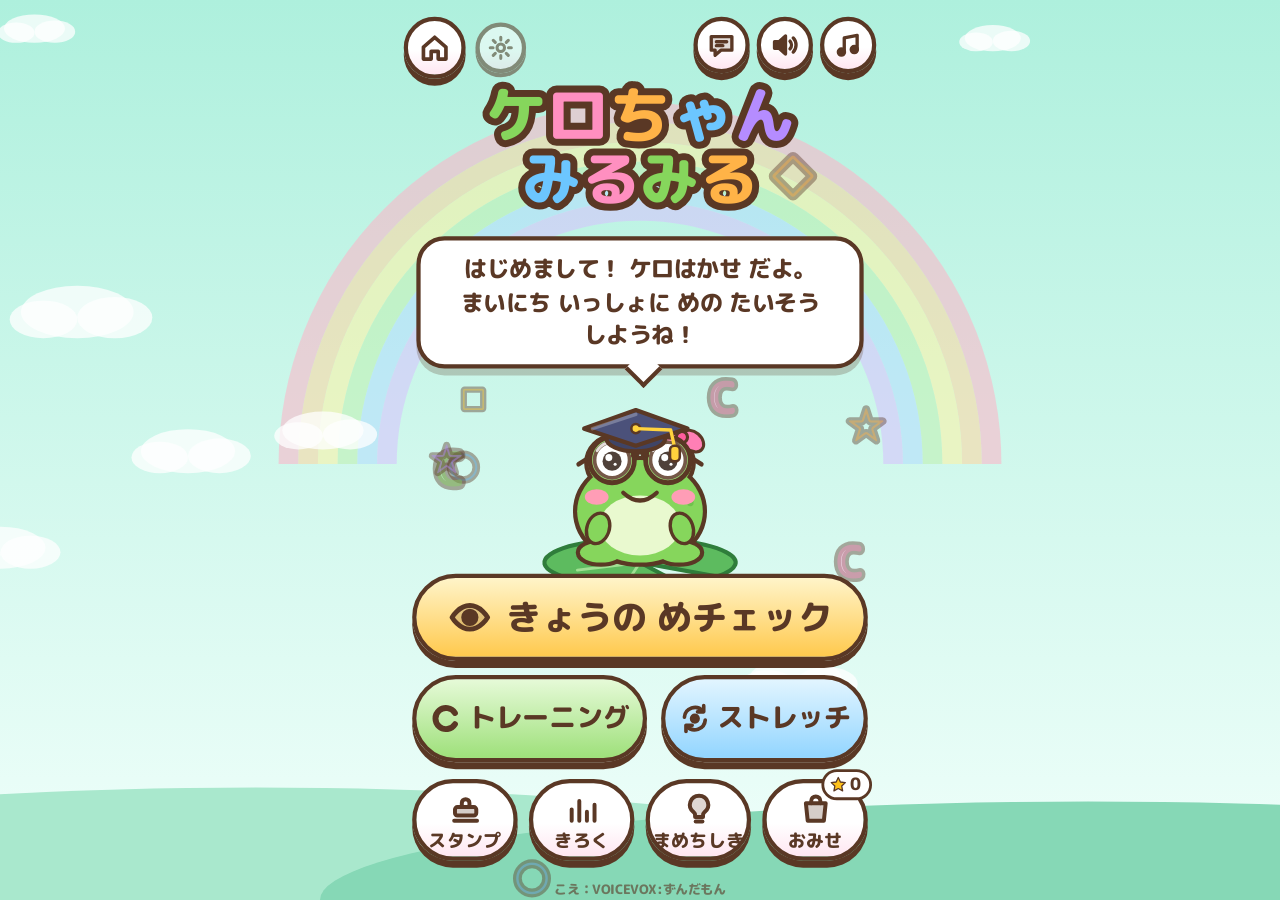
==== commit 7bb59ea0: "Keep the family site out of search engines (noindex); miru-v19 Every page gets <meta name="robots" c" ====
--- a/index.html
+++ b/index.html
@@ -2,6 +2,7 @@
 <html lang="ja">
 <head>
 <meta charset="utf-8">
+<meta name="robots" content="noindex">
 <meta name="viewport" content="width=device-width, initial-scale=1, maximum-scale=1, user-scalable=no, viewport-fit=cover">
 <meta name="theme-color" content="#aef0dd">
 <meta name="mobile-web-app-capable" content="yes">
